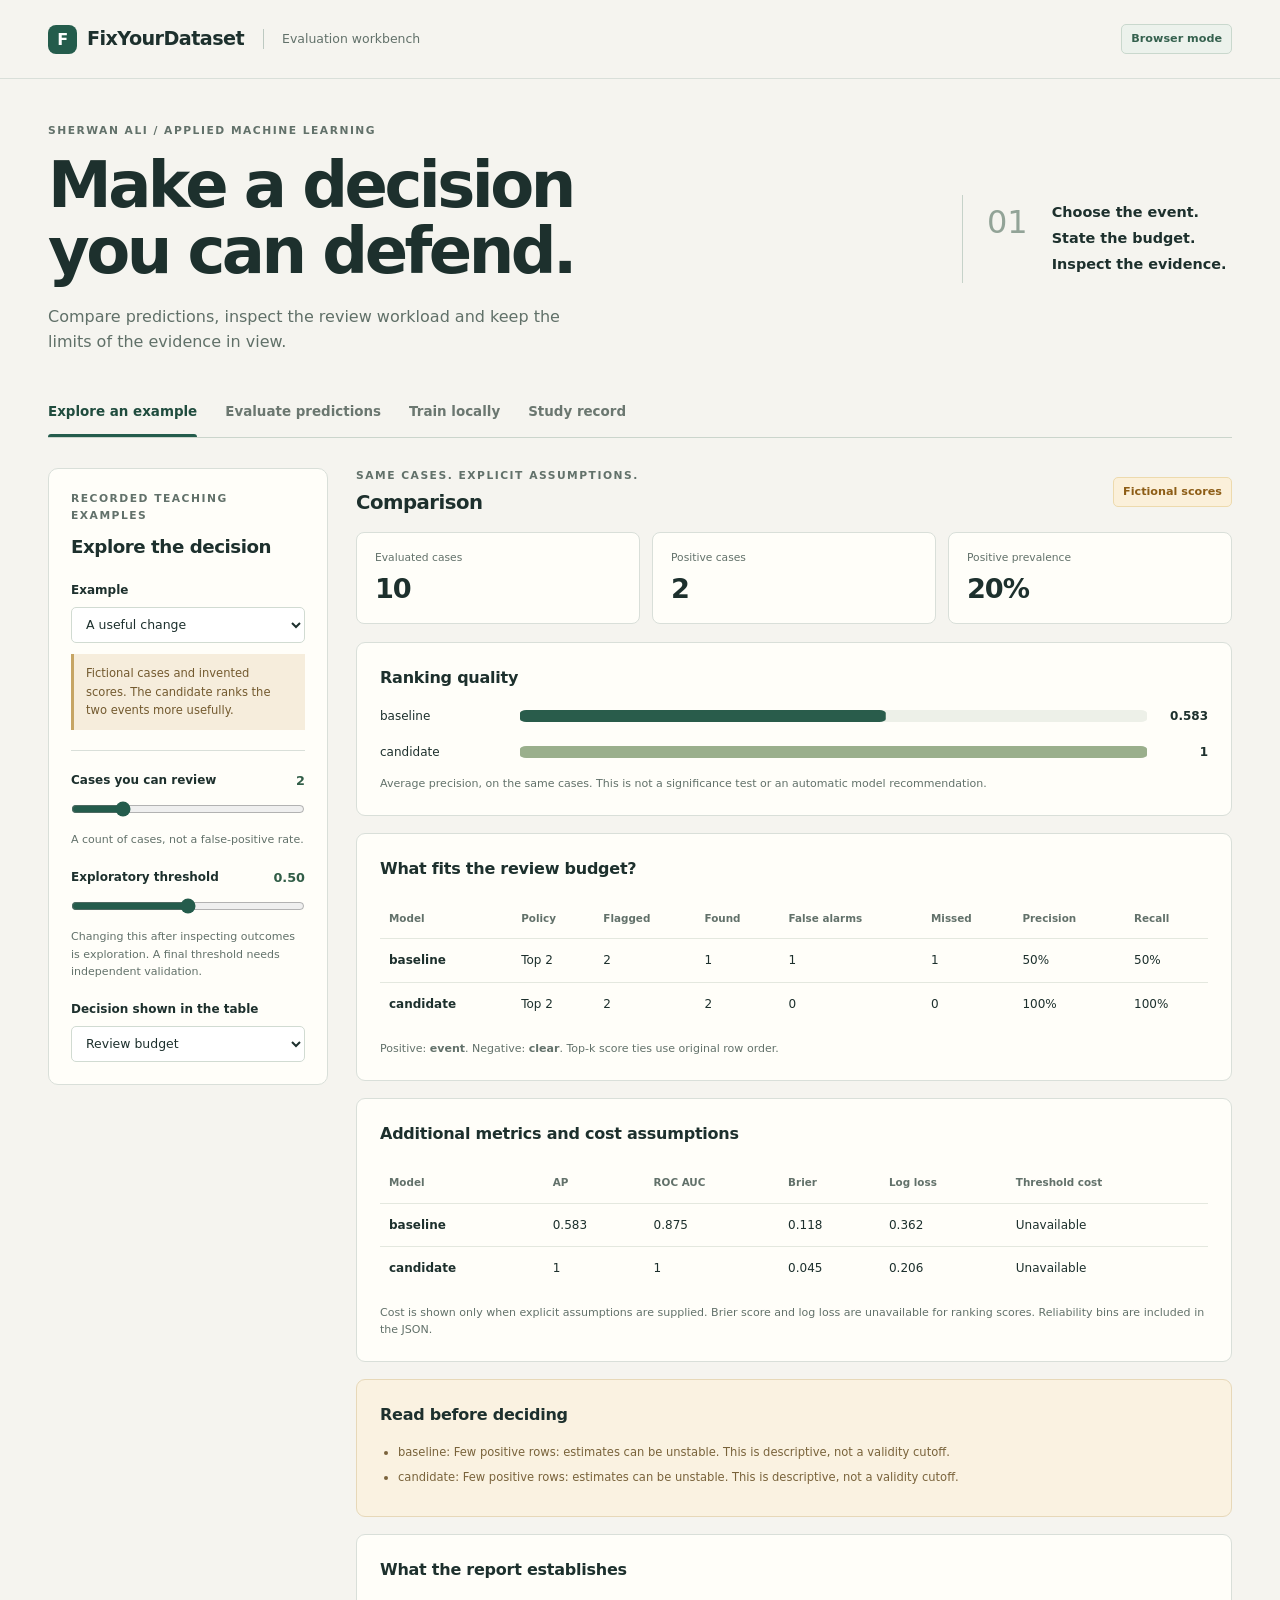
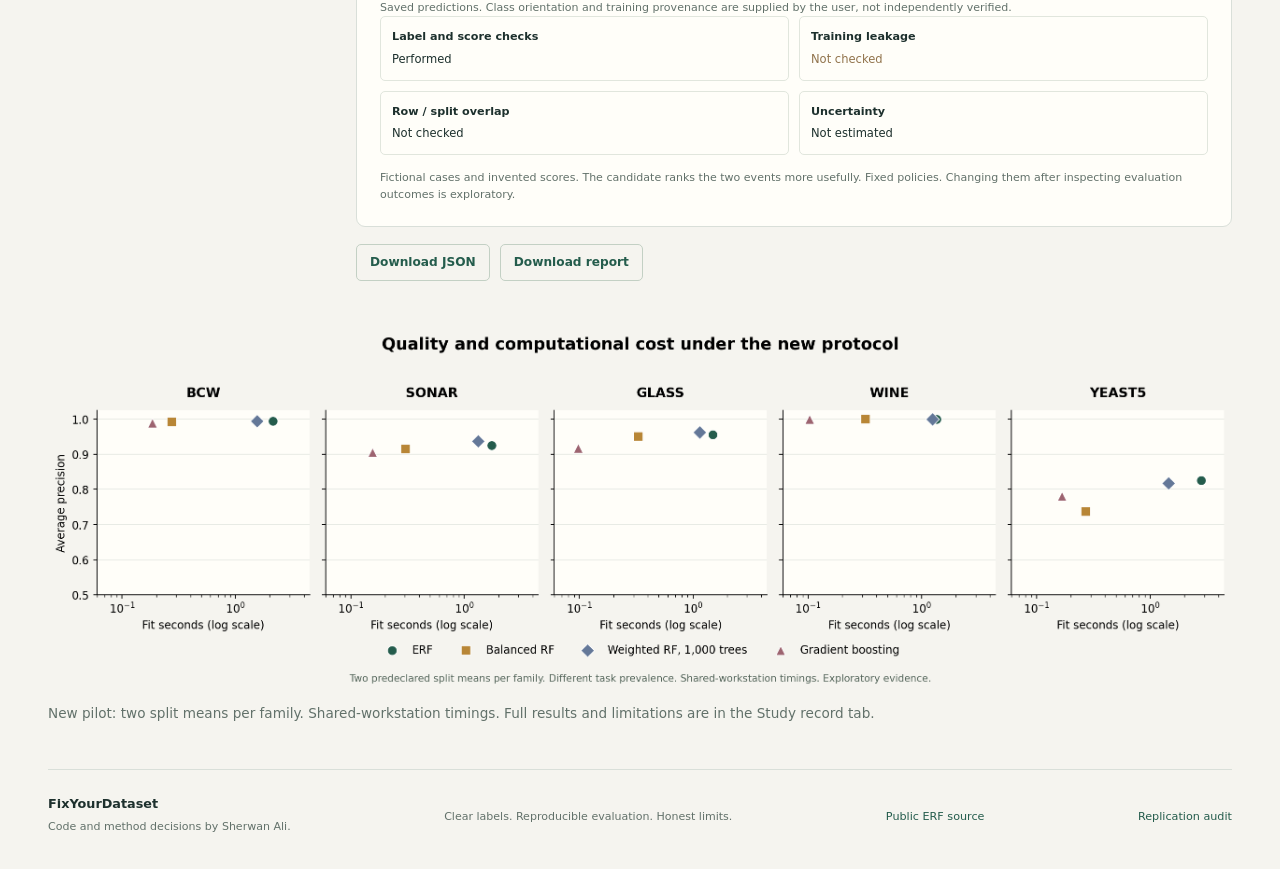
==== evaluation/src/rare_event_eval/web/index.html @ 66c829ea "Add evaluation package 0.3.0, mixed-type training adapter and app service layer Bring the reviewed r" ====
<!doctype html>
<html lang="en">
<head>
  <meta charset="utf-8"><meta name="viewport" content="width=device-width,initial-scale=1">
  <meta name="description" content="Evaluate rare-event models, inspect review budgets and understand the limits of the evidence.">
  <title>FixYourDataset | Evaluation workbench</title>
  <link rel="stylesheet" href="style.css">
  <script defer src="metrics.js"></script><script defer src="demo-data.js"></script><script defer src="app.js"></script>
</head>
<body>
<header class="site-header"><a class="brand" href="#"><span class="brand-icon" aria-hidden="true">F</span>FixYourDataset<span class="brand-detail">Evaluation workbench</span></a><span id="runtime-badge" class="badge">Browser mode</span></header>
<main>
  <div class="intro"><div><p class="eyebrow">Sherwan Ali / Applied machine learning</p><h1>Make a decision<br>you can defend.</h1><p class="lead">Compare predictions, inspect the review workload and keep the limits of the evidence in view.</p></div><aside class="intro-note"><span class="note-number">01</span><p>Choose the event.<br>State the budget.<br>Inspect the evidence.</p></aside></div>
  <nav class="tabs" role="tablist" aria-label="Workbench sections">
    <button role="tab" id="tab-example" aria-selected="true" aria-controls="panel-example" data-tab="example">Explore an example</button>
    <button role="tab" id="tab-predictions" aria-selected="false" aria-controls="panel-predictions" data-tab="predictions">Evaluate predictions</button>
    <button role="tab" id="tab-training" aria-selected="false" aria-controls="panel-training" data-tab="training">Train locally</button>
    <button role="tab" id="tab-study" aria-selected="false" aria-controls="panel-study" data-tab="study">Study record</button>
  </nav>
  <section id="panel-example" role="tabpanel" aria-labelledby="tab-example" class="workspace">
    <aside class="controls card"><p class="eyebrow">Recorded teaching examples</p><h2>Explore the decision</h2><label for="example-select">Example</label><select id="example-select"></select>
      <p class="notice" id="example-description"></p><div class="divider"></div><label for="review-budget">Cases you can review <strong id="budget-label">2</strong></label><input id="review-budget" type="range" min="0" max="10" value="2"><p class="hint">A count of cases, not a false-positive rate.</p>
      <label for="example-threshold">Exploratory threshold <strong id="threshold-label">0.50</strong></label><input id="example-threshold" type="range" min="0" max="1" step=".01" value=".5"><p class="hint">Changing this after inspecting outcomes is exploration. A final threshold needs independent validation.</p>
      <label for="decision-view">Decision shown in the table</label><select id="decision-view"><option value="budget">Review budget</option><option value="threshold">Fixed threshold</option></select>
    </aside>
    <div><div class="section-heading"><div><p class="eyebrow">Same cases. Explicit assumptions.</p><h2>Comparison</h2></div><span class="badge amber">Fictional scores</span></div><div id="example-results" class="results" aria-live="polite"></div></div>
  </section>
  <section id="panel-predictions" role="tabpanel" aria-labelledby="tab-predictions" hidden>
    <div class="section-heading"><div><p class="eyebrow">Bring the predictions you already have</p><h2>Evaluate a CSV</h2></div><span class="badge">No model training</span></div>
    <p class="section-copy">Your file needs the true labels and one or more score columns. Higher scores must mean the positive class you name. In browser mode the CSV stays in this page.</p>
    <div class="workspace"><form id="prediction-form" class="card controls"><label for="prediction-file">UTF-8 prediction CSV</label><input id="prediction-file" type="file" accept=".csv,text/csv"><button type="button" class="subtle" id="use-prediction-example">Load fictional example</button>
      <label for="prediction-label">True-label column</label><select id="prediction-label" required><option value="">Load a file first</option></select><label for="prediction-positive">Positive label</label><input id="prediction-positive" required placeholder="Exact event label"><label for="prediction-negative">Negative label</label><input id="prediction-negative" required placeholder="Exact non-event label">
      <fieldset><legend>Score columns</legend><div id="score-columns" class="check-list"></div></fieldset>
      <label for="score-kind">Score interpretation</label><select id="score-kind"><option value="probability">Probability, between 0 and 1</option><option value="ranking">Ranking score, higher means positive</option></select>
      <div class="two-col"><div><label for="prediction-threshold">Fixed threshold</label><input id="prediction-threshold" type="number" step="any" value=".5"></div><div><label for="prediction-budget">Review budget</label><input id="prediction-budget" type="number" min="0" step="1" value="3" required></div></div>
      <fieldset><legend>Optional cost assumptions</legend><p class="hint">Use one unit throughout. These are assumptions, not measured savings.</p><label for="cost-fp">Cost per false alarm</label><input id="cost-fp" type="number" min="0" step="any" placeholder="Optional"><label for="cost-fn">Cost per missed positive</label><input id="cost-fn" type="number" min="0" step="any" placeholder="Optional"><label for="cost-review">Cost per flagged case</label><input id="cost-review" type="number" min="0" step="any" value="0"></fieldset>
      <button type="submit" class="primary">Evaluate predictions</button><p id="prediction-status" class="status" role="status"></p></form><div id="prediction-results" class="results"><div class="empty-state"><span aria-hidden="true">+</span><h3>Start with explicit labels</h3><p>Load a CSV or the fictional example. Results and download options will appear here.</p></div></div></div>
  </section>
  <section id="panel-training" role="tabpanel" aria-labelledby="tab-training" hidden>
    <div class="section-heading"><div><p class="eyebrow">Fresh fits with separate validation and test data</p><h2>Train on your machine</h2></div><span class="badge" id="training-mode">Local backend required</span></div>
    <p class="section-copy">The public static demo needs no paid server. Fresh training uses the installed Python package on your own machine. Each model has a 60-second worker limit; only one training request runs at a time.</p>
    <div id="local-instructions" class="callout"><strong>Start the local workbench</strong><code>python -m rare_event_eval serve</code><p>Then open <span class="mono">http://127.0.0.1:8601</span>. Install the package with its training dependencies first; see the project README.</p></div>
    <div class="workspace"><form id="training-form" class="card controls"><label for="training-file">Numeric-feature CSV</label><input id="training-file" type="file" accept=".csv,text/csv"><button type="button" class="subtle" id="use-training-example">Load fictional training cases</button><p id="training-file-note" class="hint">No real case study is claimed for the fictional training example.</p>
      <label for="training-target">Target column</label><select id="training-target" required><option value="">Load a file first</option></select><label for="training-positive">Positive label</label><input id="training-positive" required><label for="training-negative">Negative label</label><input id="training-negative" required>
      <label for="training-split">Generalization question</label><select id="training-split"><option value="stratified">Another random observation</option><option value="feature_group">A new exact feature pattern</option><option value="group">A new entity or group</option><option value="chronological">A later time period</option></select>
      <label for="training-group">Group column, if applicable</label><select id="training-group"><option value="">None</option></select><label for="training-time">Time column, if applicable</label><select id="training-time"><option value="">None</option></select><p class="hint">Selected target, group and time columns are excluded from predictors. Combined group and chronological constraints are not supported.</p>
      <fieldset><legend>Models</legend><div class="check-list"><label><input type="checkbox" name="model" value="logistic" checked>Logistic regression</label><label><input type="checkbox" name="model" value="rf_weighted" checked>Weighted random forest</label><label><input type="checkbox" name="model" value="balanced_rf">Balanced random forest</label><label><input type="checkbox" name="model" value="hist_gradient_boosting">Gradient boosting</label><label><input type="checkbox" name="model" value="csrboost">CSRBoost-style</label><label><input type="checkbox" name="model" value="erf">Experimental ERF</label></div></fieldset>
      <label for="training-calibration">Probability calibration</label><select id="training-calibration"><option value="none">None</option><option value="sigmoid">Sigmoid, training-only cross-validation</option></select><p class="hint">Calibration adds fits and requires feasible training folds. Thresholds are then chosen on separate validation data.</p><button id="train-button" type="submit" class="primary" disabled>Run local comparison</button><p id="training-status" class="status" role="status"></p></form><div id="training-results" class="results"><div class="empty-state"><h3>A traceable fresh run</h3><p>Training-only preprocessing. Validation-only threshold selection. Explicit failures. An untouched final test partition.</p></div></div></div>
  </section>
  <section id="panel-study" role="tabpanel" aria-labelledby="tab-study" hidden><div class="section-heading"><div><p class="eyebrow">Research evidence</p><h2>What did the controlled pilot show?</h2></div><span class="badge">Exploratory study</span></div><div id="study-results"></div></section>
  <figure class="study-figure"><img src="quality-vs-cost.png" alt="Five exploratory dataset comparisons of average precision and model fit time. ERF did not meet the predeclared expansion rule." loading="lazy"><figcaption>New pilot: two split means per family. Shared-workstation timings. Full results and limitations are in the Study record tab.</figcaption></figure>
  <footer><div><strong>FixYourDataset</strong><p>Code and method decisions by Sherwan Ali.</p></div><p>Clear labels. Reproducible evaluation. Honest limits.</p><a href="https://github.com/SherwanAli0/erf-csrboost" target="_blank" rel="noreferrer">Public ERF source</a><a href="https://github.com/SherwanAli0/csrboost-audit" target="_blank" rel="noreferrer">Replication audit</a></footer>
</main></body></html>
---- evaluation/src/rare_event_eval/web/style.css ----
/* Sherwan Ali */
:root{font-family:Inter,ui-sans-serif,system-ui,-apple-system,BlinkMacSystemFont,"Segoe UI",sans-serif;color:#1d302d;background:#f5f4ef;line-height:1.55;font-synthesis:none;--ink:#1d302d;--green:#245c4c;--border:#d9dfd9;--muted:#62716a;--cream:#fffef9;--amber:#a85a16}
*{box-sizing:border-box}body{margin:0}button,input,select{font:inherit}button,a,input,select{outline-offset:4px}button:focus-visible,a:focus-visible,input:focus-visible,select:focus-visible{outline:3px solid #c49a39}button{cursor:pointer}a{color:var(--green)}.site-header{max-width:1440px;margin:auto;display:flex;align-items:center;justify-content:space-between;padding:24px 48px;border-bottom:1px solid var(--border)}.brand{text-decoration:none;color:var(--ink);font-weight:760;display:flex;align-items:center;gap:10px;letter-spacing:-.03em;font-size:1.2rem}.brand-icon{background:var(--green);color:#fff;border-radius:8px;width:29px;height:29px;text-align:center;line-height:29px;font-size:1rem}.brand-detail{font-size:.78rem;font-weight:450;letter-spacing:0;border-left:1px solid #bdc9c1;margin-left:9px;padding-left:18px;color:var(--muted)}main{max-width:1344px;padding:0 48px;margin:auto}.intro{display:flex;justify-content:space-between;gap:40px;align-items:center;padding:44px 0 34px}.eyebrow{text-transform:uppercase;letter-spacing:.14em;font-size:.67rem;font-weight:760;color:var(--muted);margin:0 0 12px}h1{font-size:clamp(2.5rem,5vw,4rem);line-height:1.04;letter-spacing:-.055em;margin:0 0 20px;font-weight:690}.lead{font-size:1rem;max-width:540px;color:#607068;margin:0}.intro-note{border-left:1px solid #c6d2c9;padding:5px 0 5px 24px;display:flex;gap:24px;min-width:270px}.note-number{font-size:2rem;color:#92a397;font-weight:300;line-height:1.4}.intro-note p{margin:0;font-size:.9rem;font-weight:550;line-height:1.8}.badge{display:inline-flex;align-items:center;font-size:.7rem;line-height:1.25;border:1px solid #c9d8cd;background:#ecf2ec;color:#35614e;border-radius:5px;padding:7px 9px;font-weight:600;white-space:nowrap}.amber{background:#fbf0da;border-color:#eddaad;color:#8d5d16}.tabs{display:flex;gap:28px;border-bottom:1px solid #cbd5cc;margin-bottom:30px;overflow:auto}.tabs button{background:none;border:0;padding:14px 0;color:#6b7770;font-size:.84rem;font-weight:570;white-space:nowrap;position:relative}.tabs button[aria-selected=true]{color:#204c3e}.tabs button[aria-selected=true]:after{content:"";position:absolute;bottom:0;left:0;right:0;height:3px;background:var(--green);border-radius:3px 3px 0 0}.workspace{display:grid;grid-template-columns:280px minmax(0,1fr);gap:28px;align-items:start}.workspace[hidden],section[hidden]{display:none}.card{background:var(--cream);border:1px solid var(--border);border-radius:10px;padding:22px}h2{font-size:1.23rem;letter-spacing:-.025em;font-weight:650;margin:0 0 18px;line-height:1.25}h3{font-size:1rem;letter-spacing:-.015em;margin:0 0 8px}.controls h2{font-size:1.14rem;margin-bottom:22px}.controls label{display:block;font-size:.75rem;font-weight:650;margin:19px 0 7px}.controls label strong{float:right;font-size:.8rem;color:#315d47}.controls select,.controls input:not([type=range]):not([type=checkbox]){width:100%;border:1px solid #d1dbd2;border-radius:5px;background:white;padding:8px 10px;font-size:.78rem;color:var(--ink);min-height:36px}.controls input[type=file]{padding:7px;font-size:.68rem}.controls input[type=range]{width:100%;accent-color:var(--green);margin:5px 0}input[type=checkbox]{accent-color:var(--green);margin:0 8px 0 0}.notice{background:#f6eddc;border-left:3px solid #c6a564;padding:10px 12px;font-size:.72rem;color:#735a2f;line-height:1.6}.hint{font-size:.69rem;line-height:1.6;color:var(--muted);margin:6px 0 15px}.divider{border-top:1px solid var(--border);margin:20px 0}.section-heading{display:flex;align-items:center;justify-content:space-between;gap:16px;margin:0 0 17px}.section-heading h2{margin:0}.section-heading .eyebrow{margin-bottom:6px}.stats{display:grid;grid-template-columns:repeat(3,minmax(0,1fr));gap:12px;margin-bottom:18px}.stat{padding:17px 18px;border:1px solid var(--border);background:var(--cream);border-radius:8px}.stat span{font-size:.67rem;display:block;color:var(--muted);margin-bottom:4px}.stat strong{font-size:1.7rem;line-height:1.3;letter-spacing:-.04em;font-weight:620}.result-card{background:var(--cream);border:1px solid var(--border);border-radius:9px;padding:23px;margin-bottom:17px}.result-card h3{margin-bottom:16px}.bars{display:grid;gap:17px}.bar-row{display:grid;grid-template-columns:125px 1fr 46px;align-items:center;gap:15px;font-size:.75rem}.bar-row svg{width:100%;height:12px}.bar-track{fill:#edf0e8}.bar-fill{fill:#295c4b}.bar-row:nth-child(2) .bar-fill{fill:#9aaf8c}.bar-row strong{text-align:right;font-weight:650}.table-wrap{overflow:auto}table{border-collapse:collapse;width:100%;font-size:.75rem}th,td{padding:12px 9px;text-align:left;border-bottom:1px solid #e4e8df;vertical-align:top}th{font-size:.65rem;font-weight:650;color:var(--muted)}td:first-child{font-weight:620}tbody tr:last-child td{border-bottom:0}.table-note{font-size:.69rem;color:var(--muted);margin:14px 0 0}.warnings{background:#faf2e1;border-color:#e7d8b8}.warnings ul{padding-left:18px;margin:0}.warnings li{font-size:.72rem;margin:7px 0;color:#79633b}.muted{color:var(--muted)}.check-grid{display:grid;grid-template-columns:1fr 1fr;gap:10px;font-size:.72rem}.check-grid div{padding:11px;border:1px solid #e1e6dd;border-radius:5px}.check-grid strong{display:block;font-size:.7rem;margin-bottom:5px}.not-checked{color:#91734c}.button-row{display:flex;gap:10px;flex-wrap:wrap;margin:16px 0}.primary,.subtle,.download{border:1px solid var(--green);border-radius:5px;background:var(--green);color:white;padding:10px 14px;font-size:.76rem;font-weight:650}.subtle,.download{background:transparent;color:var(--green);border-color:#c3d0c4}.primary{width:100%;margin-top:18px}.primary:disabled{cursor:not-allowed;background:#aebbb2;border-color:#aebbb2;color:#f6f8f4}.subtle{margin-top:10px;width:100%}.download{padding:8px 13px}.section-copy{font-size:.88rem;max-width:780px;color:var(--muted);margin:0 0 24px}.empty-state{min-height:260px;border:1px dashed #bfcbbf;display:flex;align-items:center;justify-content:center;flex-direction:column;text-align:center;border-radius:9px;padding:32px;color:var(--muted);background:#f8f8f2}.empty-state>span{font-size:2rem;font-weight:300}.empty-state p{font-size:.85rem;max-width:360px}.two-col{display:grid;grid-template-columns:1fr 1fr;gap:12px}fieldset{border:0;margin:20px 0 0;padding:0}legend{font-size:.76rem;font-weight:650}.check-list{margin:9px 0}.check-list label{display:flex;align-items:center;font-size:.75rem;margin:8px 0;font-weight:450}.status{font-size:.75rem;overflow-wrap:anywhere;color:var(--amber)}.callout{border:1px solid #c8d7c7;border-left:4px solid var(--green);background:#eaf1e7;padding:18px 22px;margin-bottom:24px;border-radius:6px;font-size:.82rem}.callout code{display:block;font-size:.8rem;padding:12px;margin:12px 0;background:#f9fcf5;overflow:auto}.callout p{margin:0;color:#5b715f}.mono{font-family:ui-monospace,monospace}.pill{display:inline-block;background:#f1f3ec;border-radius:4px;padding:3px 6px;font-size:.66rem}.study-header{display:flex;gap:15px;flex-wrap:wrap;margin-bottom:20px}.study-header .stat{min-width:160px}.reading{max-width:800px}.reading p,.reading li{font-size:.86rem;color:#596a61}.reading h3{margin-top:24px}footer{display:flex;align-items:center;gap:24px;justify-content:space-between;border-top:1px solid var(--border);margin:45px 0 0;padding:24px 0 30px;color:var(--muted);font-size:.69rem}footer strong{font-size:.8rem;color:var(--ink)}footer p{margin:4px 0}footer a{white-space:nowrap;text-decoration:none;font-size:.7rem}
@media(max-width:950px){.site-header{padding:20px 25px}main{padding:0 25px}.workspace{grid-template-columns:240px minmax(0,1fr);gap:18px}.intro-note{min-width:auto}.brand-detail{display:none}.card{padding:18px}.bar-row{grid-template-columns:100px 1fr 40px;gap:8px}.result-card{padding:18px}.check-grid{grid-template-columns:1fr}footer{flex-wrap:wrap;justify-content:flex-start}}
@media(max-width:680px){main{padding:0 18px}.site-header{padding:18px}.intro{padding:30px 0 25px}.intro-note{display:none}.tabs{gap:22px;margin-bottom:24px}.workspace{grid-template-columns:1fr}.controls{order:0}.stats{gap:8px}.stat{padding:13px 12px}.stat strong{font-size:1.5rem}.section-heading{align-items:flex-start}.brand{font-size:1.02rem}h1{font-size:2.7rem}.lead{font-size:.9rem}.bar-row{grid-template-columns:110px 1fr 40px}footer{gap:18px}.check-grid{grid-template-columns:1fr 1fr}.controls label{margin-top:15px}.intro .eyebrow{font-size:.61rem}}
.workspace>* , .results{min-width:0}.bar-row{grid-template-columns:125px minmax(0,1fr) 46px}.bar-row svg{min-width:0}.mono{overflow-wrap:anywhere}
@media(max-width:950px){.bar-row{grid-template-columns:100px minmax(0,1fr) 40px}}
@media(max-width:680px){.workspace{grid-template-columns:minmax(0,1fr)}.bar-row{grid-template-columns:110px minmax(0,1fr) 40px}}
.study-figure{margin:2rem 0}.study-figure img{display:block;width:100%;height:auto}.study-figure figcaption{color:var(--muted);font-size:.85rem;margin-top:.75rem}
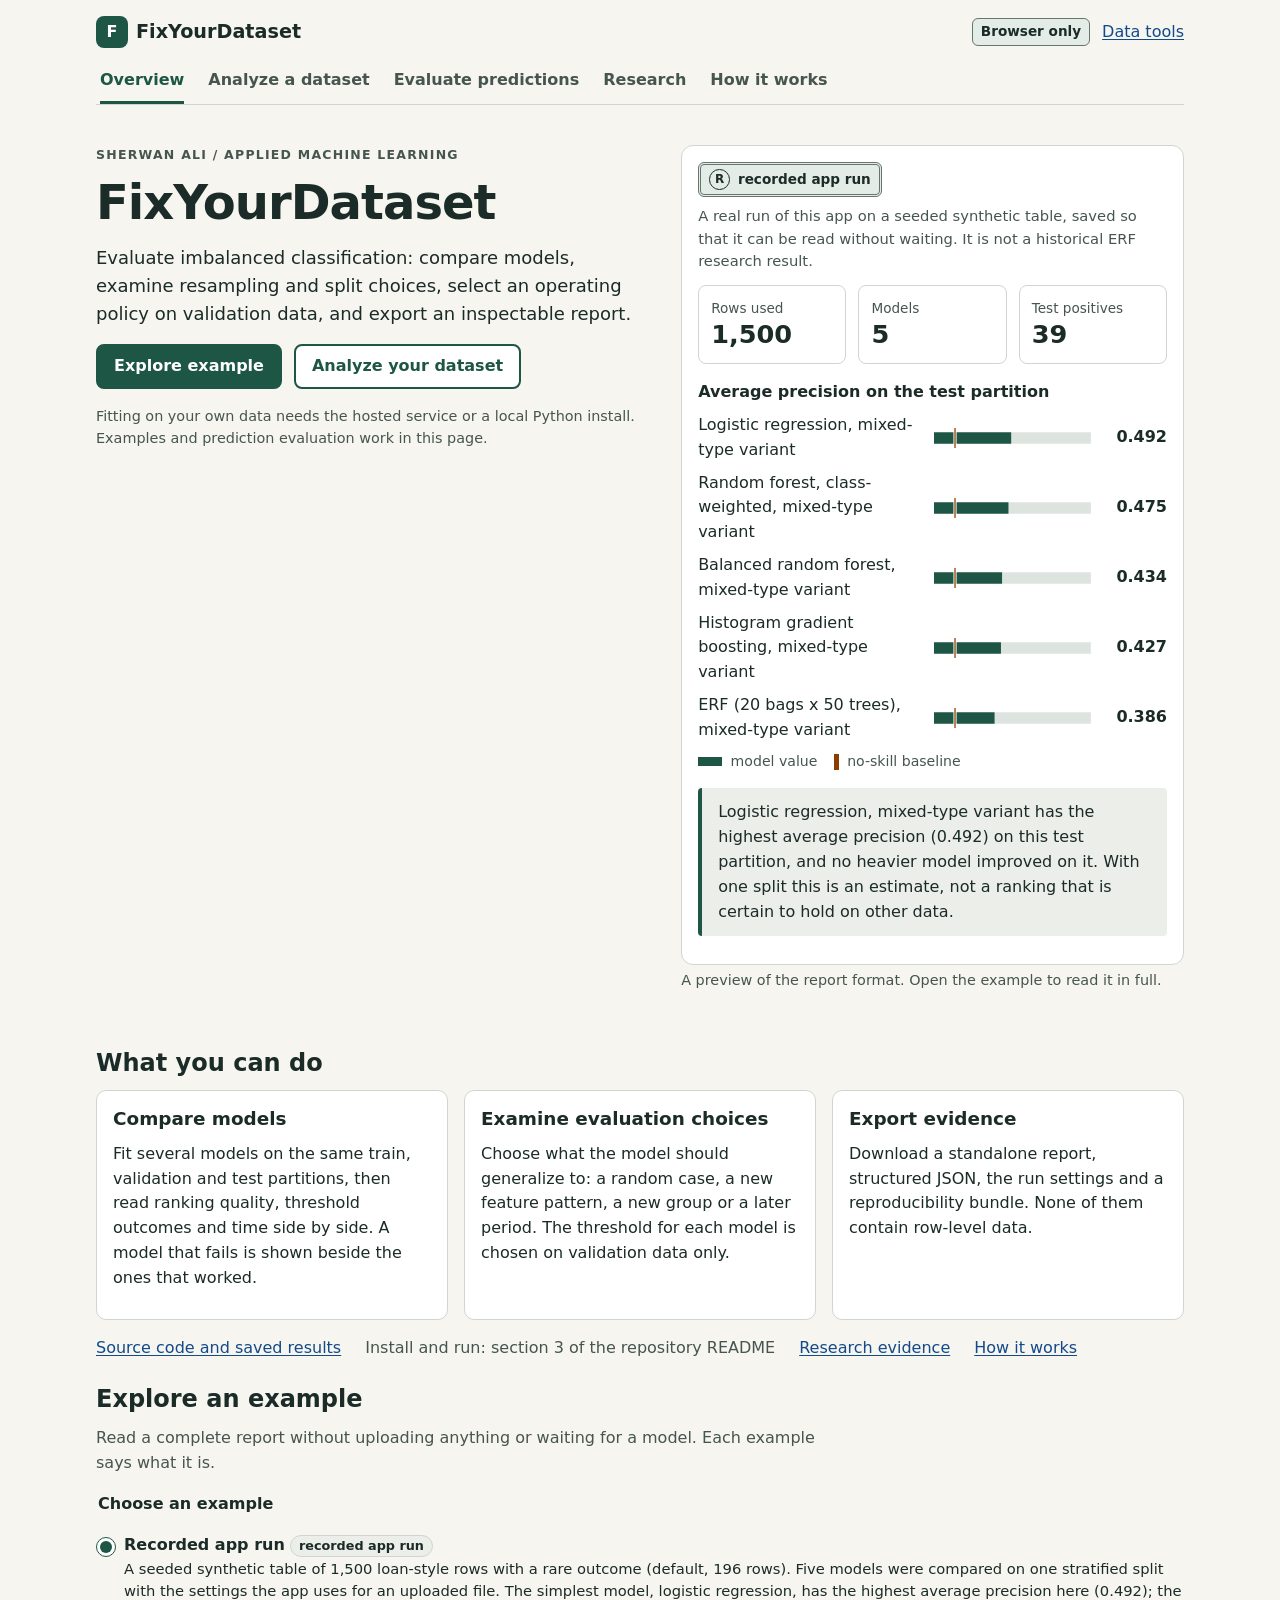
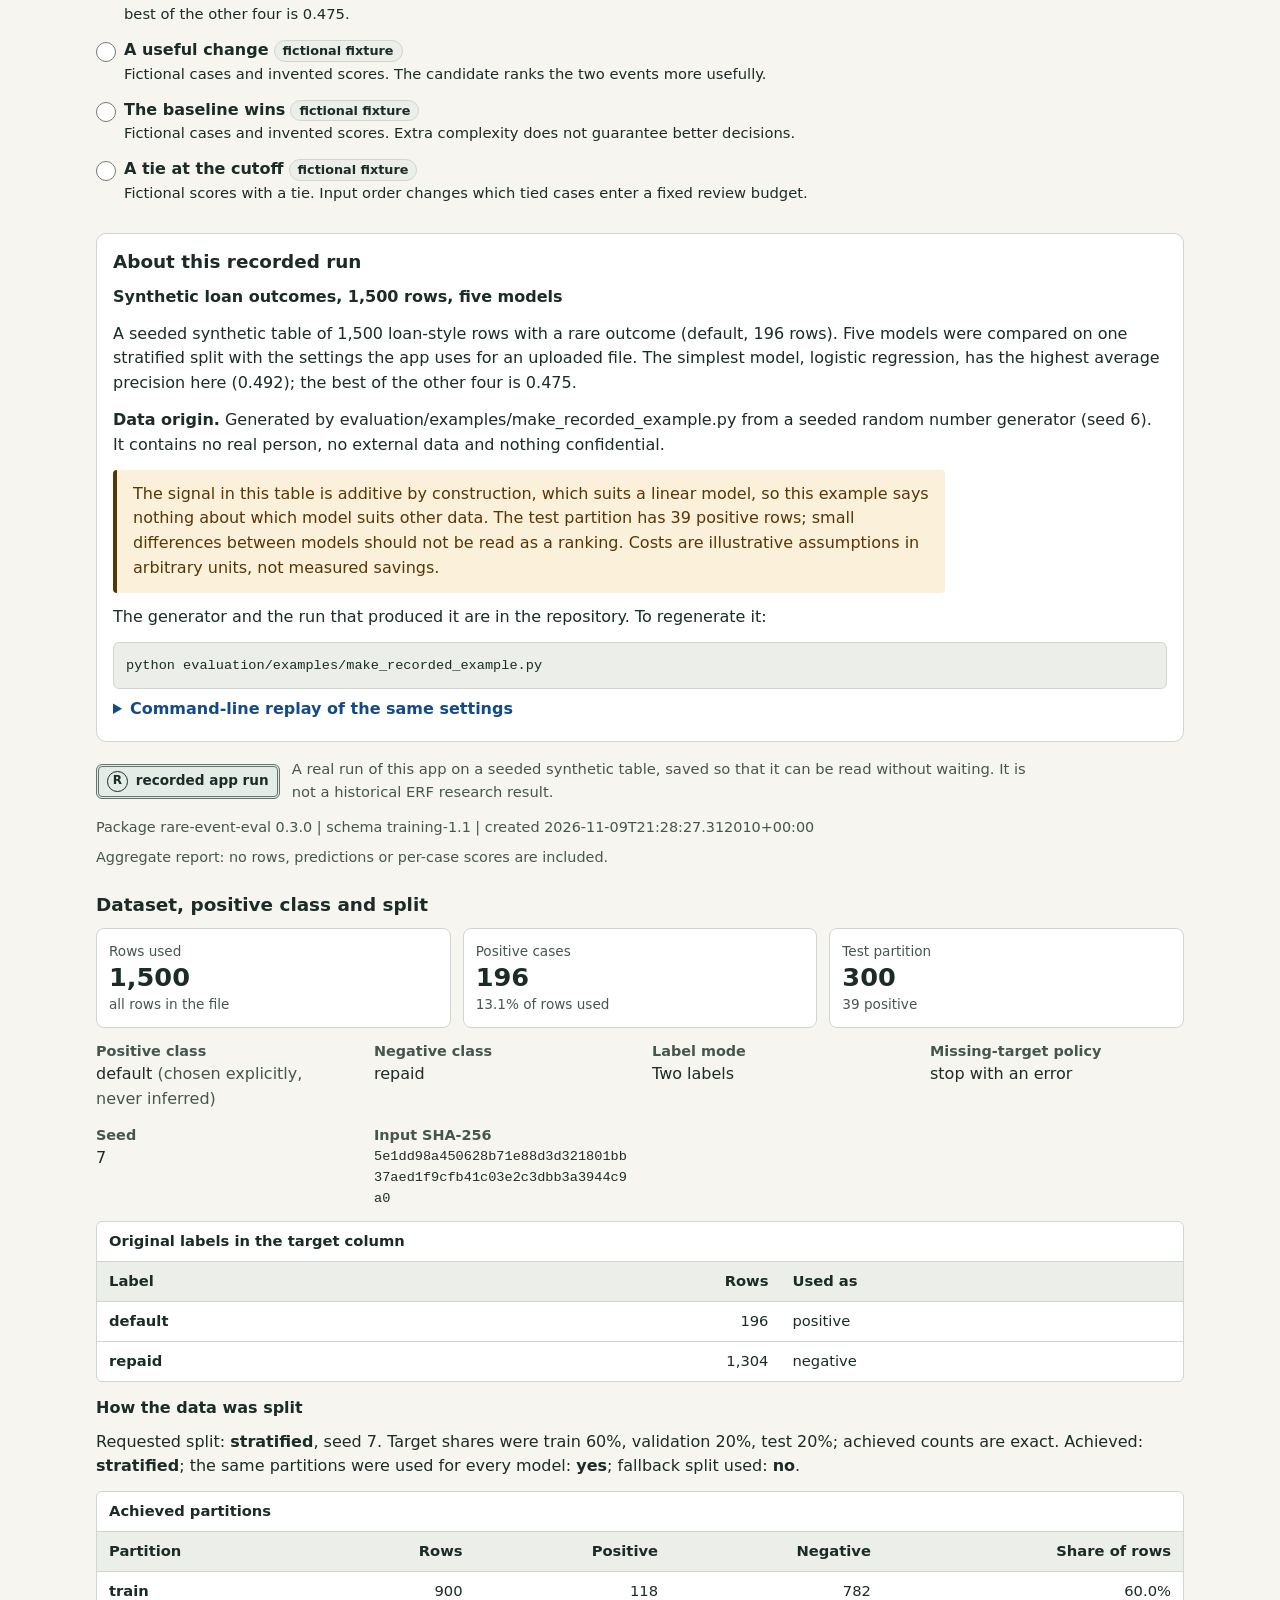
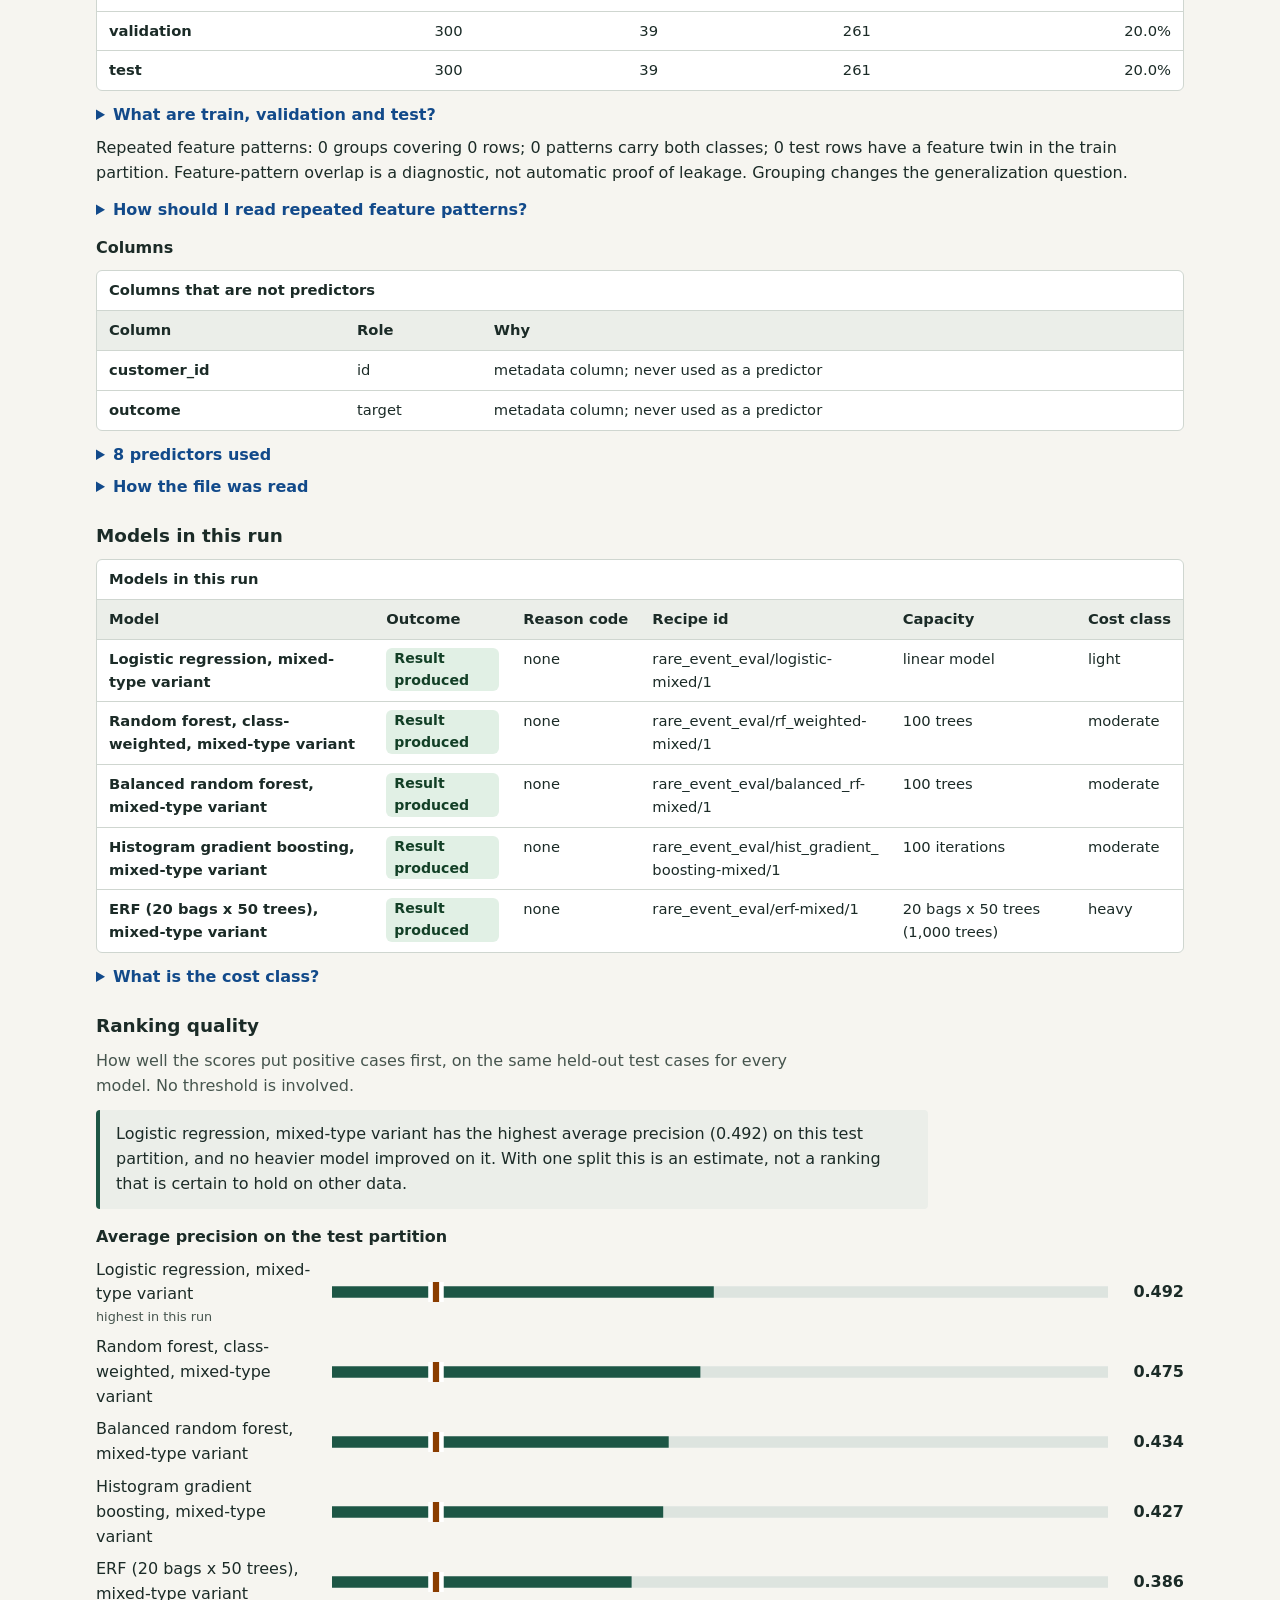
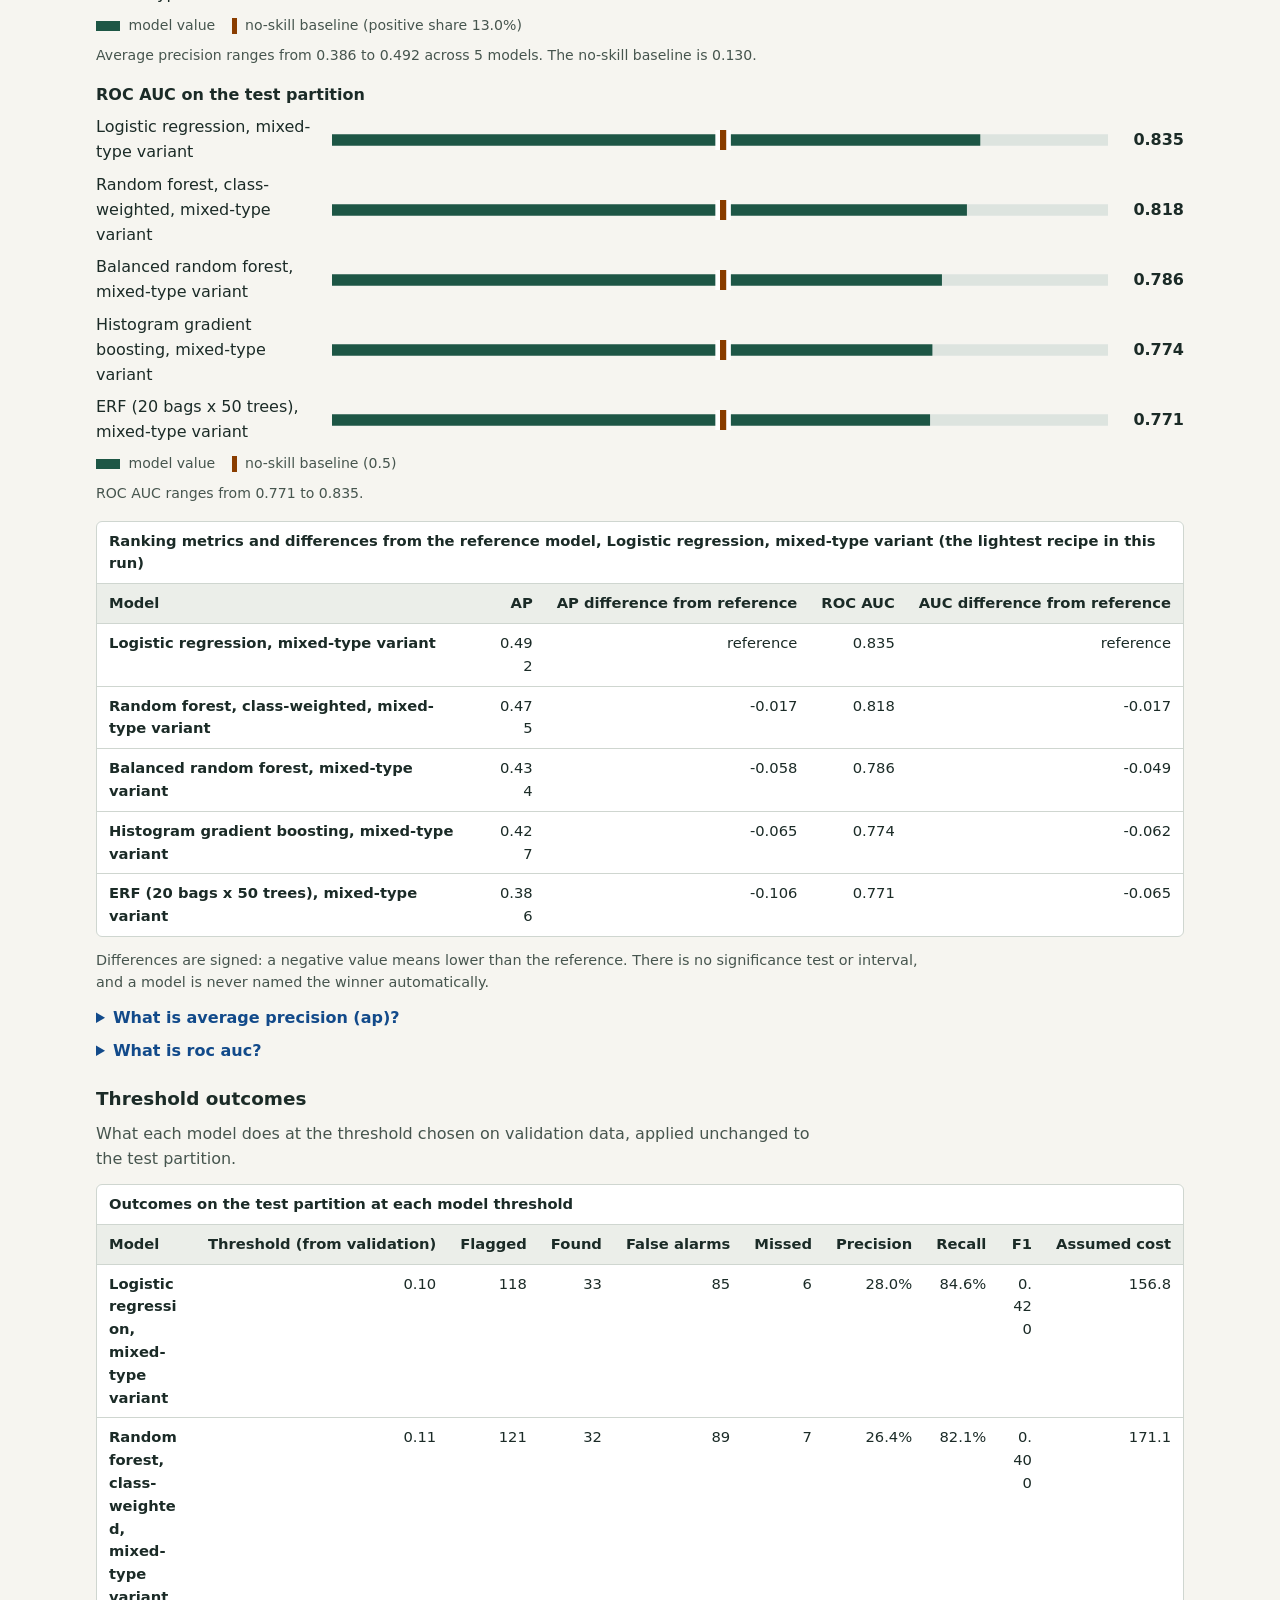
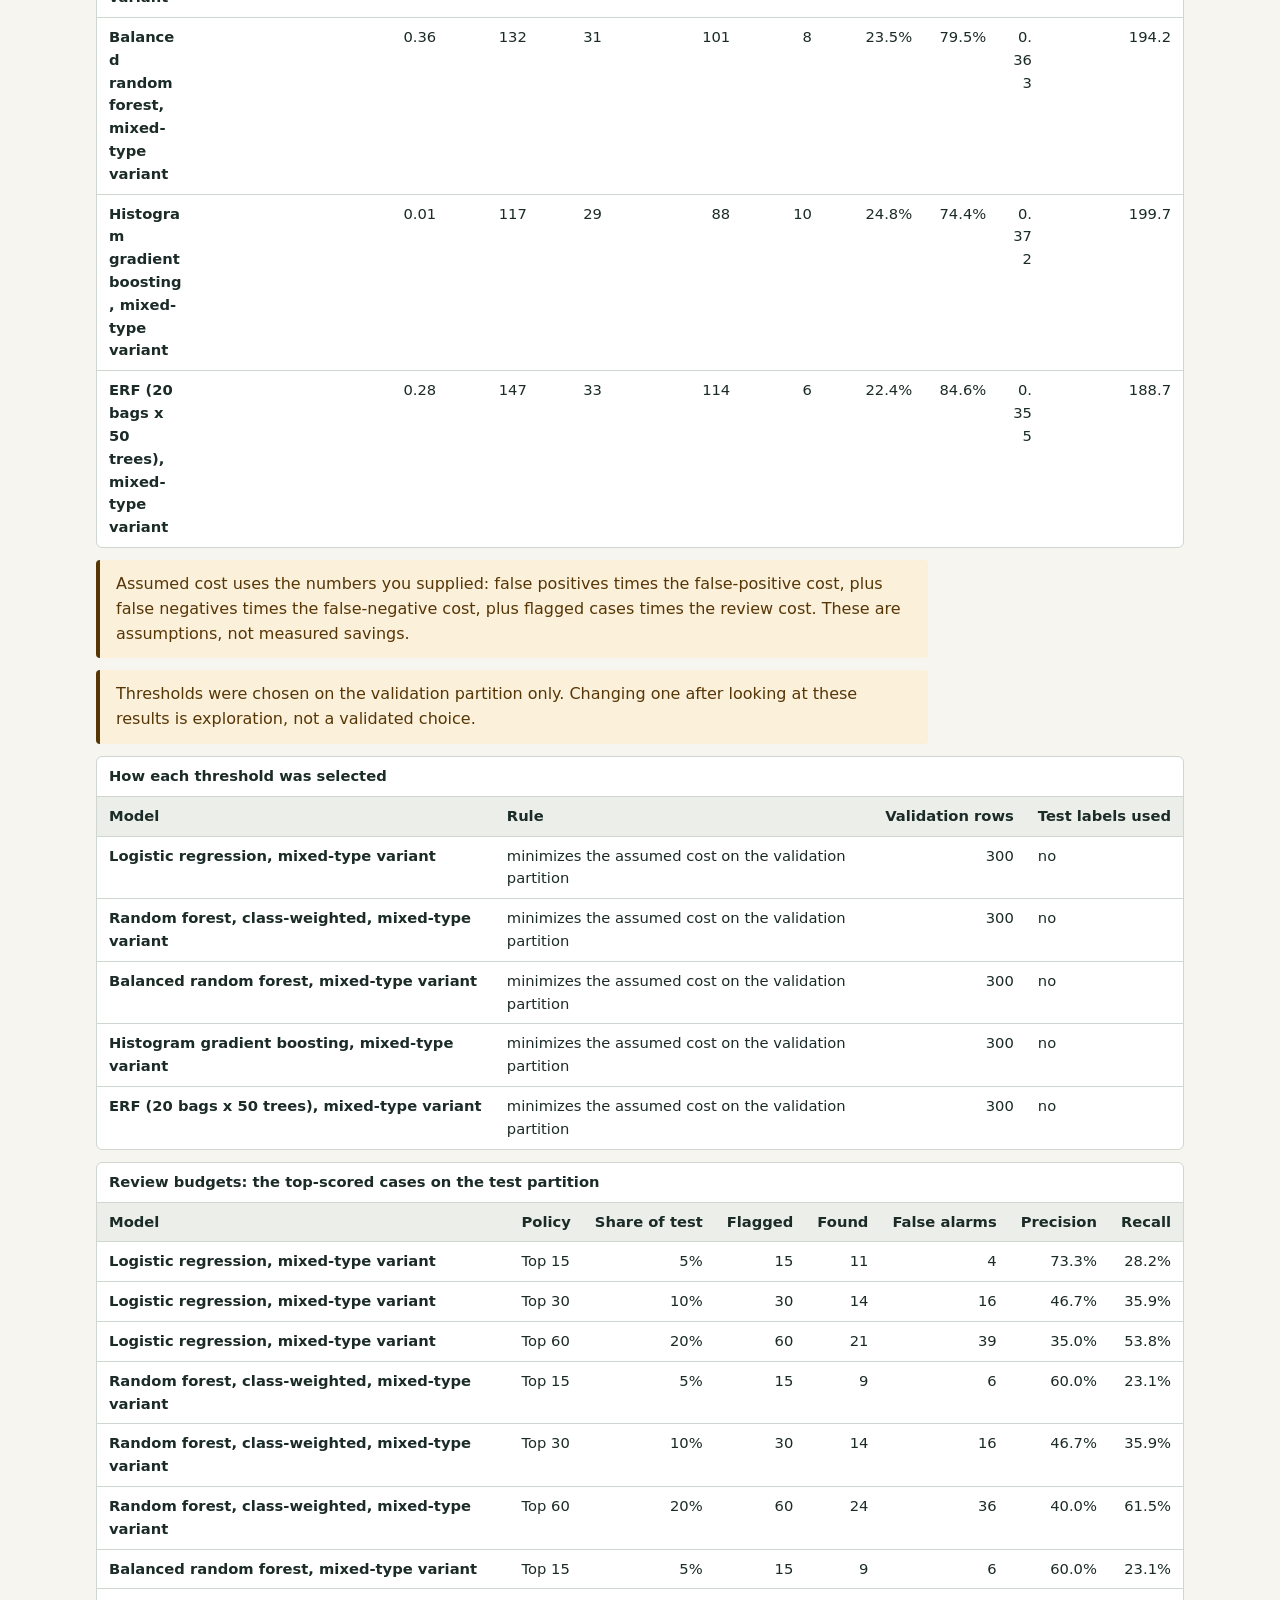
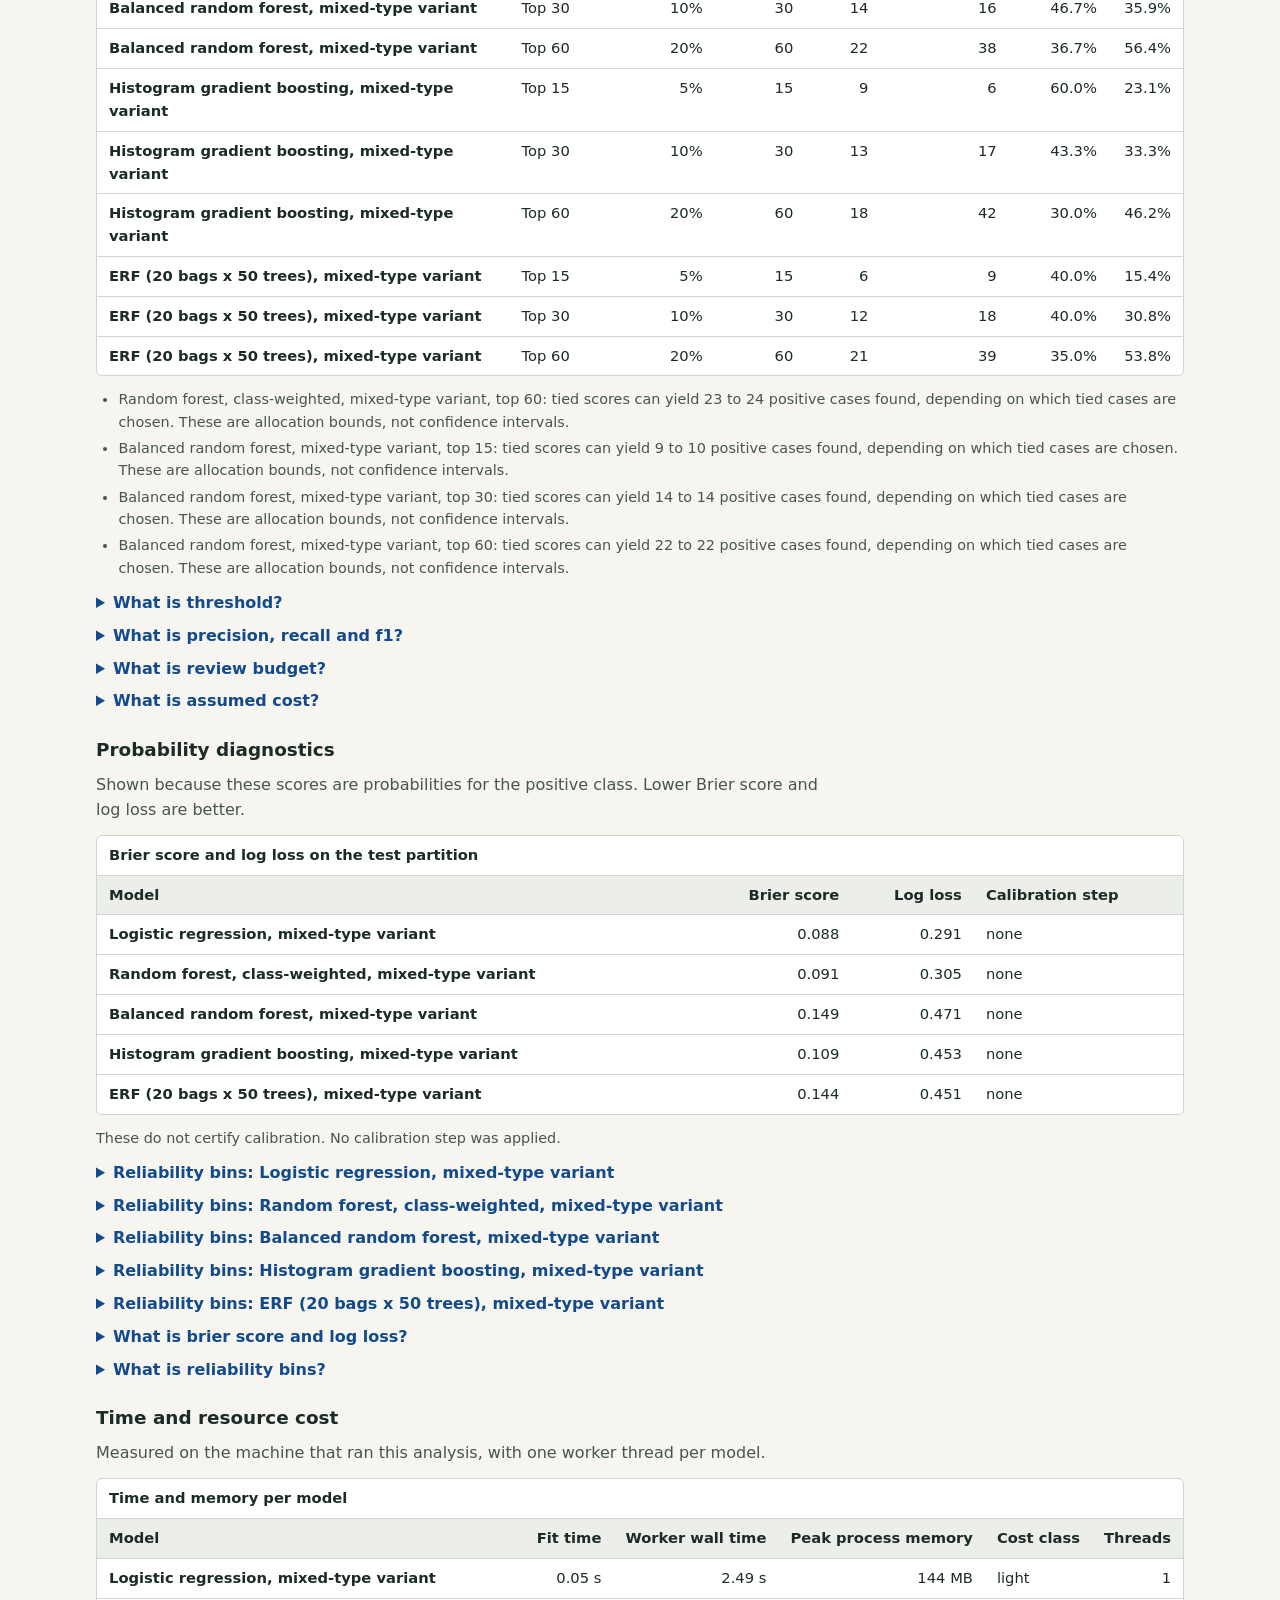
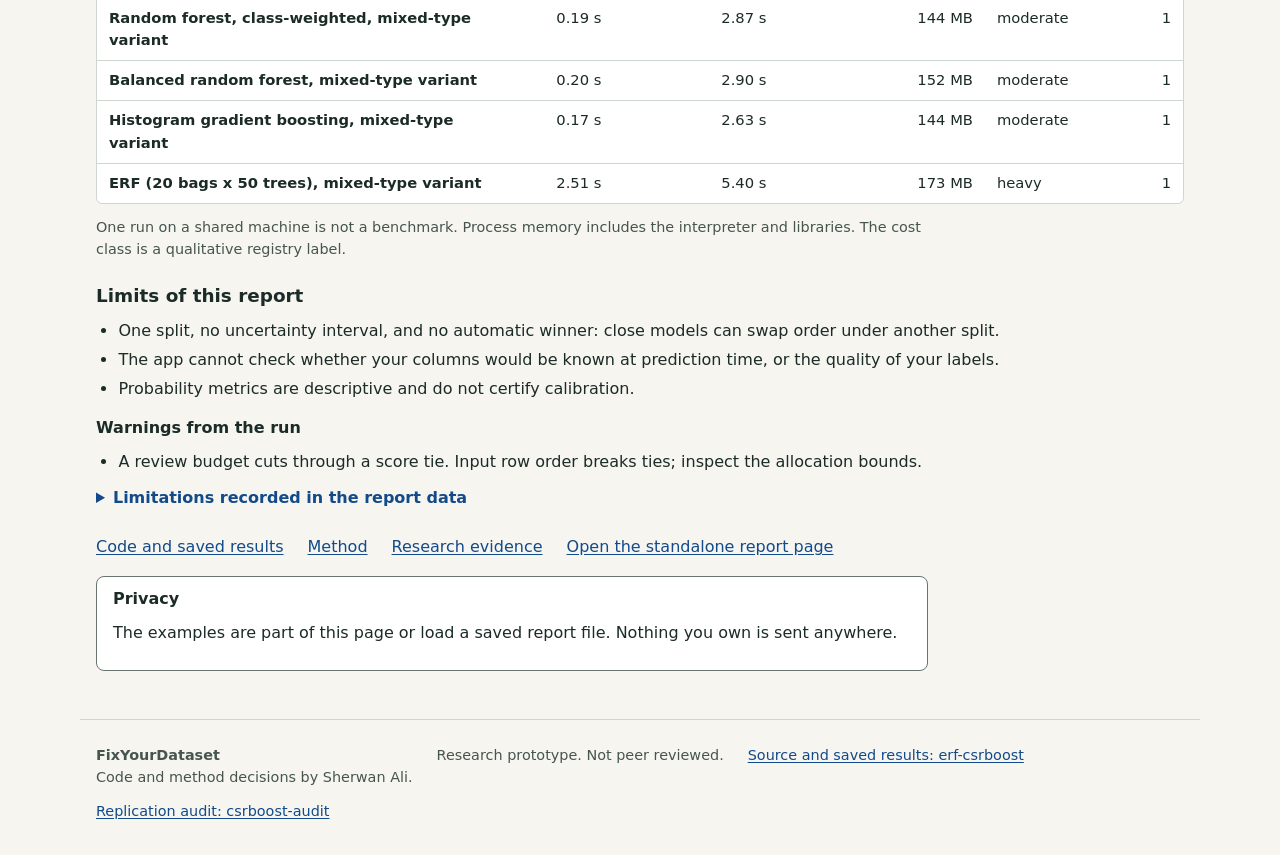
==== commit eabcd962: "Integrate evaluation workbench, private reports and explicit-label data tools" ====
--- a/evaluation/src/rare_event_eval/web/index.html
+++ b/evaluation/src/rare_event_eval/web/index.html
@@ -1,53 +1,83 @@
 <!doctype html>
 <html lang="en">
 <head>
-  <meta charset="utf-8"><meta name="viewport" content="width=device-width,initial-scale=1">
-  <meta name="description" content="Evaluate rare-event models, inspect review budgets and understand the limits of the evidence.">
-  <title>FixYourDataset | Evaluation workbench</title>
+  <meta charset="utf-8">
+  <meta name="viewport" content="width=device-width,initial-scale=1">
+  <meta name="description" content="Evaluate imbalanced classification: compare models, examine split and threshold choices, and export an inspectable report.">
+  <title>Overview | FixYourDataset</title>
+  <link rel="icon" href="data:,">
   <link rel="stylesheet" href="style.css">
-  <script defer src="metrics.js"></script><script defer src="demo-data.js"></script><script defer src="app.js"></script>
+  <script defer src="preflight.js"></script>
+  <script defer src="scoring-core.js"></script>
+  <script defer src="demo-data.js"></script>
+  <script defer src="util.js"></script>
+  <script defer src="content.js"></script>
+  <script defer src="models.js"></script>
+  <script defer src="report-view.js"></script>
+  <script defer src="predictions.js"></script>
+  <script defer src="api-client.js"></script>
+  <script defer src="flow.js"></script>
+  <script defer src="views.js"></script>
+  <script defer src="recorded-example.js"></script>
+  <script defer src="tools.js"></script>
+  <script defer src="app.js"></script>
 </head>
 <body>
-<header class="site-header"><a class="brand" href="#"><span class="brand-icon" aria-hidden="true">F</span>FixYourDataset<span class="brand-detail">Evaluation workbench</span></a><span id="runtime-badge" class="badge">Browser mode</span></header>
-<main>
-  <div class="intro"><div><p class="eyebrow">Sherwan Ali / Applied machine learning</p><h1>Make a decision<br>you can defend.</h1><p class="lead">Compare predictions, inspect the review workload and keep the limits of the evidence in view.</p></div><aside class="intro-note"><span class="note-number">01</span><p>Choose the event.<br>State the budget.<br>Inspect the evidence.</p></aside></div>
-  <nav class="tabs" role="tablist" aria-label="Workbench sections">
-    <button role="tab" id="tab-example" aria-selected="true" aria-controls="panel-example" data-tab="example">Explore an example</button>
-    <button role="tab" id="tab-predictions" aria-selected="false" aria-controls="panel-predictions" data-tab="predictions">Evaluate predictions</button>
-    <button role="tab" id="tab-training" aria-selected="false" aria-controls="panel-training" data-tab="training">Train locally</button>
-    <button role="tab" id="tab-study" aria-selected="false" aria-controls="panel-study" data-tab="study">Study record</button>
+<a class="skip-link" href="#main">Skip to main content</a>
+<header class="site-header">
+  <a class="brand" href="#/overview"><span class="brand-icon" aria-hidden="true">F</span>FixYourDataset</a>
+  <div class="header-tools"><span id="runtime-badge" class="badge">Checking the page mode</span><a href="#/tools" data-action="route" data-route="tools">Data tools</a><a id="classic-link" href="/classic" hidden>Previous interface</a></div>
+  <nav class="main-nav" aria-label="Main">
+    <div class="main-tabs" role="tablist" aria-label="Sections">
+      <button type="button" role="tab" id="tab-overview" aria-selected="true" aria-controls="panel-overview" data-tab="overview">Overview</button>
+      <button type="button" role="tab" id="tab-analyze" aria-selected="false" aria-controls="panel-analyze" data-tab="analyze" tabindex="-1">Analyze a dataset</button>
+      <button type="button" role="tab" id="tab-evaluate" aria-selected="false" aria-controls="panel-evaluate" data-tab="evaluate" tabindex="-1">Evaluate predictions</button>
+      <button type="button" role="tab" id="tab-research" aria-selected="false" aria-controls="panel-research" data-tab="research" tabindex="-1">Research</button>
+      <button type="button" role="tab" id="tab-how" aria-selected="false" aria-controls="panel-how" data-tab="how" tabindex="-1">How it works</button>
+    </div>
   </nav>
-  <section id="panel-example" role="tabpanel" aria-labelledby="tab-example" class="workspace">
-    <aside class="controls card"><p class="eyebrow">Recorded teaching examples</p><h2>Explore the decision</h2><label for="example-select">Example</label><select id="example-select"></select>
-      <p class="notice" id="example-description"></p><div class="divider"></div><label for="review-budget">Cases you can review <strong id="budget-label">2</strong></label><input id="review-budget" type="range" min="0" max="10" value="2"><p class="hint">A count of cases, not a false-positive rate.</p>
-      <label for="example-threshold">Exploratory threshold <strong id="threshold-label">0.50</strong></label><input id="example-threshold" type="range" min="0" max="1" step=".01" value=".5"><p class="hint">Changing this after inspecting outcomes is exploration. A final threshold needs independent validation.</p>
-      <label for="decision-view">Decision shown in the table</label><select id="decision-view"><option value="budget">Review budget</option><option value="threshold">Fixed threshold</option></select>
-    </aside>
-    <div><div class="section-heading"><div><p class="eyebrow">Same cases. Explicit assumptions.</p><h2>Comparison</h2></div><span class="badge amber">Fictional scores</span></div><div id="example-results" class="results" aria-live="polite"></div></div>
+</header>
+<main id="main" tabindex="-1">
+  <noscript><p class="notice">This workbench needs JavaScript. Without it, read the project README for the command-line tools.</p></noscript>
+  <section id="panel-overview" role="tabpanel" aria-labelledby="tab-overview"></section>
+  <section id="panel-analyze" role="tabpanel" aria-labelledby="tab-analyze" hidden><div id="analyze-root"></div><div id="data-tools-root" hidden></div></section>
+  <section id="panel-evaluate" role="tabpanel" aria-labelledby="tab-evaluate" hidden>
+    <h2 tabindex="-1">Evaluate predictions you already have</h2>
+    <p class="section-intro">Your file needs the true labels and one or more score columns. Higher scores must mean the positive class you name. No model is trained.</p>
+    <aside class="privacy" aria-label="Privacy in this mode"><h3>Privacy: browser only</h3><p id="prediction-privacy"></p></aside>
+    <p class="notice" id="prediction-cannot" role="note"></p>
+    <div id="prediction-errors"></div>
+    <div class="workspace">
+      <form id="prediction-form" class="card" novalidate>
+        <div class="field"><label for="prediction-file">UTF-8 prediction CSV, up to 2 MB</label><input id="prediction-file" type="file" accept=".csv,text/csv"></div>
+        <button type="button" class="btn" id="use-prediction-example">Load the fictional example</button>
+        <div class="field"><label for="prediction-label">True-label column</label><select id="prediction-label"><option value="">Load a file first</option></select></div>
+        <div class="field"><label for="prediction-positive">Positive label</label><input id="prediction-positive" type="text" aria-describedby="prediction-label-hint"><p class="hint" id="prediction-label-hint">Type the label exactly as it appears in the file, for example event.</p></div>
+        <div class="field"><label for="prediction-negative">Negative label</label><input id="prediction-negative" type="text"></div>
+        <fieldset><legend>Score columns</legend><div id="score-columns"></div></fieldset>
+        <div class="field"><label for="score-kind">Score interpretation</label><select id="score-kind"><option value="probability">Probability, between 0 and 1</option><option value="ranking">Ranking score, higher means positive</option></select></div>
+        <div class="field"><label for="prediction-threshold">Fixed threshold</label><input id="prediction-threshold" type="text" inputmode="decimal" value="0.5"></div>
+        <div class="field"><label for="prediction-budget">Review budget, a number of cases</label><input id="prediction-budget" type="text" inputmode="numeric" value="3"></div>
+        <fieldset><legend>Optional cost assumptions</legend><p class="hint">Use one unit throughout. These are assumptions, not measured savings.</p>
+          <div class="field"><label for="cost-fp">Cost per false alarm</label><input id="cost-fp" type="text" inputmode="decimal"></div>
+          <div class="field"><label for="cost-fn">Cost per missed positive</label><input id="cost-fn" type="text" inputmode="decimal"></div>
+          <div class="field"><label for="cost-review">Cost per flagged case</label><input id="cost-review" type="text" inputmode="decimal" value="0"></div>
+        </fieldset>
+        <button type="submit" class="btn btn-primary">Evaluate predictions</button>
+        <p id="prediction-status" class="status-line" role="status"></p>
+      </form>
+      <div id="prediction-results"><div class="empty-state"><h3>Start with explicit labels</h3><p>Load a CSV or the fictional example. The report and download options appear here.</p></div></div>
+    </div>
   </section>
-  <section id="panel-predictions" role="tabpanel" aria-labelledby="tab-predictions" hidden>
-    <div class="section-heading"><div><p class="eyebrow">Bring the predictions you already have</p><h2>Evaluate a CSV</h2></div><span class="badge">No model training</span></div>
-    <p class="section-copy">Your file needs the true labels and one or more score columns. Higher scores must mean the positive class you name. In browser mode the CSV stays in this page.</p>
-    <div class="workspace"><form id="prediction-form" class="card controls"><label for="prediction-file">UTF-8 prediction CSV</label><input id="prediction-file" type="file" accept=".csv,text/csv"><button type="button" class="subtle" id="use-prediction-example">Load fictional example</button>
-      <label for="prediction-label">True-label column</label><select id="prediction-label" required><option value="">Load a file first</option></select><label for="prediction-positive">Positive label</label><input id="prediction-positive" required placeholder="Exact event label"><label for="prediction-negative">Negative label</label><input id="prediction-negative" required placeholder="Exact non-event label">
-      <fieldset><legend>Score columns</legend><div id="score-columns" class="check-list"></div></fieldset>
-      <label for="score-kind">Score interpretation</label><select id="score-kind"><option value="probability">Probability, between 0 and 1</option><option value="ranking">Ranking score, higher means positive</option></select>
-      <div class="two-col"><div><label for="prediction-threshold">Fixed threshold</label><input id="prediction-threshold" type="number" step="any" value=".5"></div><div><label for="prediction-budget">Review budget</label><input id="prediction-budget" type="number" min="0" step="1" value="3" required></div></div>
-      <fieldset><legend>Optional cost assumptions</legend><p class="hint">Use one unit throughout. These are assumptions, not measured savings.</p><label for="cost-fp">Cost per false alarm</label><input id="cost-fp" type="number" min="0" step="any" placeholder="Optional"><label for="cost-fn">Cost per missed positive</label><input id="cost-fn" type="number" min="0" step="any" placeholder="Optional"><label for="cost-review">Cost per flagged case</label><input id="cost-review" type="number" min="0" step="any" value="0"></fieldset>
-      <button type="submit" class="primary">Evaluate predictions</button><p id="prediction-status" class="status" role="status"></p></form><div id="prediction-results" class="results"><div class="empty-state"><span aria-hidden="true">+</span><h3>Start with explicit labels</h3><p>Load a CSV or the fictional example. Results and download options will appear here.</p></div></div></div>
-  </section>
-  <section id="panel-training" role="tabpanel" aria-labelledby="tab-training" hidden>
-    <div class="section-heading"><div><p class="eyebrow">Fresh fits with separate validation and test data</p><h2>Train on your machine</h2></div><span class="badge" id="training-mode">Local backend required</span></div>
-    <p class="section-copy">The public static demo needs no paid server. Fresh training uses the installed Python package on your own machine. Each model has a 60-second worker limit; only one training request runs at a time.</p>
-    <div id="local-instructions" class="callout"><strong>Start the local workbench</strong><code>python -m rare_event_eval serve</code><p>Then open <span class="mono">http://127.0.0.1:8601</span>. Install the package with its training dependencies first; see the project README.</p></div>
-    <div class="workspace"><form id="training-form" class="card controls"><label for="training-file">Numeric-feature CSV</label><input id="training-file" type="file" accept=".csv,text/csv"><button type="button" class="subtle" id="use-training-example">Load fictional training cases</button><p id="training-file-note" class="hint">No real case study is claimed for the fictional training example.</p>
-      <label for="training-target">Target column</label><select id="training-target" required><option value="">Load a file first</option></select><label for="training-positive">Positive label</label><input id="training-positive" required><label for="training-negative">Negative label</label><input id="training-negative" required>
-      <label for="training-split">Generalization question</label><select id="training-split"><option value="stratified">Another random observation</option><option value="feature_group">A new exact feature pattern</option><option value="group">A new entity or group</option><option value="chronological">A later time period</option></select>
-      <label for="training-group">Group column, if applicable</label><select id="training-group"><option value="">None</option></select><label for="training-time">Time column, if applicable</label><select id="training-time"><option value="">None</option></select><p class="hint">Selected target, group and time columns are excluded from predictors. Combined group and chronological constraints are not supported.</p>
-      <fieldset><legend>Models</legend><div class="check-list"><label><input type="checkbox" name="model" value="logistic" checked>Logistic regression</label><label><input type="checkbox" name="model" value="rf_weighted" checked>Weighted random forest</label><label><input type="checkbox" name="model" value="balanced_rf">Balanced random forest</label><label><input type="checkbox" name="model" value="hist_gradient_boosting">Gradient boosting</label><label><input type="checkbox" name="model" value="csrboost">CSRBoost-style</label><label><input type="checkbox" name="model" value="erf">Experimental ERF</label></div></fieldset>
-      <label for="training-calibration">Probability calibration</label><select id="training-calibration"><option value="none">None</option><option value="sigmoid">Sigmoid, training-only cross-validation</option></select><p class="hint">Calibration adds fits and requires feasible training folds. Thresholds are then chosen on separate validation data.</p><button id="train-button" type="submit" class="primary" disabled>Run local comparison</button><p id="training-status" class="status" role="status"></p></form><div id="training-results" class="results"><div class="empty-state"><h3>A traceable fresh run</h3><p>Training-only preprocessing. Validation-only threshold selection. Explicit failures. An untouched final test partition.</p></div></div></div>
-  </section>
-  <section id="panel-study" role="tabpanel" aria-labelledby="tab-study" hidden><div class="section-heading"><div><p class="eyebrow">Research evidence</p><h2>What did the controlled pilot show?</h2></div><span class="badge">Exploratory study</span></div><div id="study-results"></div></section>
-  <figure class="study-figure"><img src="quality-vs-cost.png" alt="Five exploratory dataset comparisons of average precision and model fit time. ERF did not meet the predeclared expansion rule." loading="lazy"><figcaption>New pilot: two split means per family. Shared-workstation timings. Full results and limitations are in the Study record tab.</figcaption></figure>
-  <footer><div><strong>FixYourDataset</strong><p>Code and method decisions by Sherwan Ali.</p></div><p>Clear labels. Reproducible evaluation. Honest limits.</p><a href="https://github.com/SherwanAli0/erf-csrboost" target="_blank" rel="noreferrer">Public ERF source</a><a href="https://github.com/SherwanAli0/csrboost-audit" target="_blank" rel="noreferrer">Replication audit</a></footer>
-</main></body></html>
+  <section id="panel-research" role="tabpanel" aria-labelledby="tab-research" hidden></section>
+  <section id="panel-how" role="tabpanel" aria-labelledby="tab-how" hidden></section>
+</main>
+<footer>
+  <div><strong>FixYourDataset</strong><p>Code and method decisions by Sherwan Ali.</p><p id="footer-version"></p></div>
+  <p>Research prototype. Not peer reviewed.</p>
+  <a href="https://github.com/SherwanAli0/erf-csrboost/tree/main/research/results/november2026_aligned_extension" rel="noreferrer">Source and saved results: erf-csrboost</a>
+  <a href="https://github.com/SherwanAli0/csrboost-audit" rel="noreferrer">Replication audit: csrboost-audit</a>
+</footer>
+<div id="live-status" class="visually-hidden" role="status" aria-live="polite" aria-atomic="true"></div>
+</body>
+</html>
--- a/evaluation/src/rare_event_eval/web/style.css
+++ b/evaluation/src/rare_event_eval/web/style.css
@@ -1,9 +1,244 @@
-/* Sherwan Ali */
-:root{font-family:Inter,ui-sans-serif,system-ui,-apple-system,BlinkMacSystemFont,"Segoe UI",sans-serif;color:#1d302d;background:#f5f4ef;line-height:1.55;font-synthesis:none;--ink:#1d302d;--green:#245c4c;--border:#d9dfd9;--muted:#62716a;--cream:#fffef9;--amber:#a85a16}
-*{box-sizing:border-box}body{margin:0}button,input,select{font:inherit}button,a,input,select{outline-offset:4px}button:focus-visible,a:focus-visible,input:focus-visible,select:focus-visible{outline:3px solid #c49a39}button{cursor:pointer}a{color:var(--green)}.site-header{max-width:1440px;margin:auto;display:flex;align-items:center;justify-content:space-between;padding:24px 48px;border-bottom:1px solid var(--border)}.brand{text-decoration:none;color:var(--ink);font-weight:760;display:flex;align-items:center;gap:10px;letter-spacing:-.03em;font-size:1.2rem}.brand-icon{background:var(--green);color:#fff;border-radius:8px;width:29px;height:29px;text-align:center;line-height:29px;font-size:1rem}.brand-detail{font-size:.78rem;font-weight:450;letter-spacing:0;border-left:1px solid #bdc9c1;margin-left:9px;padding-left:18px;color:var(--muted)}main{max-width:1344px;padding:0 48px;margin:auto}.intro{display:flex;justify-content:space-between;gap:40px;align-items:center;padding:44px 0 34px}.eyebrow{text-transform:uppercase;letter-spacing:.14em;font-size:.67rem;font-weight:760;color:var(--muted);margin:0 0 12px}h1{font-size:clamp(2.5rem,5vw,4rem);line-height:1.04;letter-spacing:-.055em;margin:0 0 20px;font-weight:690}.lead{font-size:1rem;max-width:540px;color:#607068;margin:0}.intro-note{border-left:1px solid #c6d2c9;padding:5px 0 5px 24px;display:flex;gap:24px;min-width:270px}.note-number{font-size:2rem;color:#92a397;font-weight:300;line-height:1.4}.intro-note p{margin:0;font-size:.9rem;font-weight:550;line-height:1.8}.badge{display:inline-flex;align-items:center;font-size:.7rem;line-height:1.25;border:1px solid #c9d8cd;background:#ecf2ec;color:#35614e;border-radius:5px;padding:7px 9px;font-weight:600;white-space:nowrap}.amber{background:#fbf0da;border-color:#eddaad;color:#8d5d16}.tabs{display:flex;gap:28px;border-bottom:1px solid #cbd5cc;margin-bottom:30px;overflow:auto}.tabs button{background:none;border:0;padding:14px 0;color:#6b7770;font-size:.84rem;font-weight:570;white-space:nowrap;position:relative}.tabs button[aria-selected=true]{color:#204c3e}.tabs button[aria-selected=true]:after{content:"";position:absolute;bottom:0;left:0;right:0;height:3px;background:var(--green);border-radius:3px 3px 0 0}.workspace{display:grid;grid-template-columns:280px minmax(0,1fr);gap:28px;align-items:start}.workspace[hidden],section[hidden]{display:none}.card{background:var(--cream);border:1px solid var(--border);border-radius:10px;padding:22px}h2{font-size:1.23rem;letter-spacing:-.025em;font-weight:650;margin:0 0 18px;line-height:1.25}h3{font-size:1rem;letter-spacing:-.015em;margin:0 0 8px}.controls h2{font-size:1.14rem;margin-bottom:22px}.controls label{display:block;font-size:.75rem;font-weight:650;margin:19px 0 7px}.controls label strong{float:right;font-size:.8rem;color:#315d47}.controls select,.controls input:not([type=range]):not([type=checkbox]){width:100%;border:1px solid #d1dbd2;border-radius:5px;background:white;padding:8px 10px;font-size:.78rem;color:var(--ink);min-height:36px}.controls input[type=file]{padding:7px;font-size:.68rem}.controls input[type=range]{width:100%;accent-color:var(--green);margin:5px 0}input[type=checkbox]{accent-color:var(--green);margin:0 8px 0 0}.notice{background:#f6eddc;border-left:3px solid #c6a564;padding:10px 12px;font-size:.72rem;color:#735a2f;line-height:1.6}.hint{font-size:.69rem;line-height:1.6;color:var(--muted);margin:6px 0 15px}.divider{border-top:1px solid var(--border);margin:20px 0}.section-heading{display:flex;align-items:center;justify-content:space-between;gap:16px;margin:0 0 17px}.section-heading h2{margin:0}.section-heading .eyebrow{margin-bottom:6px}.stats{display:grid;grid-template-columns:repeat(3,minmax(0,1fr));gap:12px;margin-bottom:18px}.stat{padding:17px 18px;border:1px solid var(--border);background:var(--cream);border-radius:8px}.stat span{font-size:.67rem;display:block;color:var(--muted);margin-bottom:4px}.stat strong{font-size:1.7rem;line-height:1.3;letter-spacing:-.04em;font-weight:620}.result-card{background:var(--cream);border:1px solid var(--border);border-radius:9px;padding:23px;margin-bottom:17px}.result-card h3{margin-bottom:16px}.bars{display:grid;gap:17px}.bar-row{display:grid;grid-template-columns:125px 1fr 46px;align-items:center;gap:15px;font-size:.75rem}.bar-row svg{width:100%;height:12px}.bar-track{fill:#edf0e8}.bar-fill{fill:#295c4b}.bar-row:nth-child(2) .bar-fill{fill:#9aaf8c}.bar-row strong{text-align:right;font-weight:650}.table-wrap{overflow:auto}table{border-collapse:collapse;width:100%;font-size:.75rem}th,td{padding:12px 9px;text-align:left;border-bottom:1px solid #e4e8df;vertical-align:top}th{font-size:.65rem;font-weight:650;color:var(--muted)}td:first-child{font-weight:620}tbody tr:last-child td{border-bottom:0}.table-note{font-size:.69rem;color:var(--muted);margin:14px 0 0}.warnings{background:#faf2e1;border-color:#e7d8b8}.warnings ul{padding-left:18px;margin:0}.warnings li{font-size:.72rem;margin:7px 0;color:#79633b}.muted{color:var(--muted)}.check-grid{display:grid;grid-template-columns:1fr 1fr;gap:10px;font-size:.72rem}.check-grid div{padding:11px;border:1px solid #e1e6dd;border-radius:5px}.check-grid strong{display:block;font-size:.7rem;margin-bottom:5px}.not-checked{color:#91734c}.button-row{display:flex;gap:10px;flex-wrap:wrap;margin:16px 0}.primary,.subtle,.download{border:1px solid var(--green);border-radius:5px;background:var(--green);color:white;padding:10px 14px;font-size:.76rem;font-weight:650}.subtle,.download{background:transparent;color:var(--green);border-color:#c3d0c4}.primary{width:100%;margin-top:18px}.primary:disabled{cursor:not-allowed;background:#aebbb2;border-color:#aebbb2;color:#f6f8f4}.subtle{margin-top:10px;width:100%}.download{padding:8px 13px}.section-copy{font-size:.88rem;max-width:780px;color:var(--muted);margin:0 0 24px}.empty-state{min-height:260px;border:1px dashed #bfcbbf;display:flex;align-items:center;justify-content:center;flex-direction:column;text-align:center;border-radius:9px;padding:32px;color:var(--muted);background:#f8f8f2}.empty-state>span{font-size:2rem;font-weight:300}.empty-state p{font-size:.85rem;max-width:360px}.two-col{display:grid;grid-template-columns:1fr 1fr;gap:12px}fieldset{border:0;margin:20px 0 0;padding:0}legend{font-size:.76rem;font-weight:650}.check-list{margin:9px 0}.check-list label{display:flex;align-items:center;font-size:.75rem;margin:8px 0;font-weight:450}.status{font-size:.75rem;overflow-wrap:anywhere;color:var(--amber)}.callout{border:1px solid #c8d7c7;border-left:4px solid var(--green);background:#eaf1e7;padding:18px 22px;margin-bottom:24px;border-radius:6px;font-size:.82rem}.callout code{display:block;font-size:.8rem;padding:12px;margin:12px 0;background:#f9fcf5;overflow:auto}.callout p{margin:0;color:#5b715f}.mono{font-family:ui-monospace,monospace}.pill{display:inline-block;background:#f1f3ec;border-radius:4px;padding:3px 6px;font-size:.66rem}.study-header{display:flex;gap:15px;flex-wrap:wrap;margin-bottom:20px}.study-header .stat{min-width:160px}.reading{max-width:800px}.reading p,.reading li{font-size:.86rem;color:#596a61}.reading h3{margin-top:24px}footer{display:flex;align-items:center;gap:24px;justify-content:space-between;border-top:1px solid var(--border);margin:45px 0 0;padding:24px 0 30px;color:var(--muted);font-size:.69rem}footer strong{font-size:.8rem;color:var(--ink)}footer p{margin:4px 0}footer a{white-space:nowrap;text-decoration:none;font-size:.7rem}
-@media(max-width:950px){.site-header{padding:20px 25px}main{padding:0 25px}.workspace{grid-template-columns:240px minmax(0,1fr);gap:18px}.intro-note{min-width:auto}.brand-detail{display:none}.card{padding:18px}.bar-row{grid-template-columns:100px 1fr 40px;gap:8px}.result-card{padding:18px}.check-grid{grid-template-columns:1fr}footer{flex-wrap:wrap;justify-content:flex-start}}
-@media(max-width:680px){main{padding:0 18px}.site-header{padding:18px}.intro{padding:30px 0 25px}.intro-note{display:none}.tabs{gap:22px;margin-bottom:24px}.workspace{grid-template-columns:1fr}.controls{order:0}.stats{gap:8px}.stat{padding:13px 12px}.stat strong{font-size:1.5rem}.section-heading{align-items:flex-start}.brand{font-size:1.02rem}h1{font-size:2.7rem}.lead{font-size:.9rem}.bar-row{grid-template-columns:110px 1fr 40px}footer{gap:18px}.check-grid{grid-template-columns:1fr 1fr}.controls label{margin-top:15px}.intro .eyebrow{font-size:.61rem}}
-.workspace>* , .results{min-width:0}.bar-row{grid-template-columns:125px minmax(0,1fr) 46px}.bar-row svg{min-width:0}.mono{overflow-wrap:anywhere}
-@media(max-width:950px){.bar-row{grid-template-columns:100px minmax(0,1fr) 40px}}
-@media(max-width:680px){.workspace{grid-template-columns:minmax(0,1fr)}.bar-row{grid-template-columns:110px minmax(0,1fr) 40px}}
-.study-figure{margin:2rem 0}.study-figure img{display:block;width:100%;height:auto}.study-figure figcaption{color:var(--muted);font-size:.85rem;margin-top:.75rem}
+/* Sherwan Ali. FixYourDataset workbench. One light theme. Every colour is a token on :root and every text and
+   background pair is checked by calculation in evaluation/tests/test_web_static.js. No external font, image or style. */
+:root {
+  color-scheme: light;
+  --font: system-ui, -apple-system, "Segoe UI", Roboto, "Helvetica Neue", Arial, sans-serif;
+  --mono: ui-monospace, "Cascadia Mono", Consolas, "Liberation Mono", monospace;
+  /* surfaces */
+  --bg: #f6f5f0;
+  --surface: #ffffff;
+  --surface-2: #ebeee9;
+  /* text that may sit on bg, surface or surface-2 */
+  --text: #1b2b27;
+  --text-muted: #46554e;
+  --text-link: #124a8a;
+  --text-brand: #1d5645;
+  /* paired text and background */
+  --primary: #1d5645;
+  --on-primary: #ffffff;
+  --danger: #8a1f11;
+  --on-danger: #ffffff;
+  --warn-bg: #fbf0da;
+  --on-warn: #573606;
+  --ok-bg: #e1f0e5;
+  --on-ok: #123f26;
+  --bad-bg: #fbe6e2;
+  --on-bad: #7a1a0d;
+  --badge-bg: #e3ece7;
+  --on-badge: #1b2b27;
+  /* non-text */
+  --line: #cfd6d0;
+  --line-ui: #66756d;
+  --focus: #0a4fa8;
+  --bar-fill: #1d5645;
+  --bar-track: #dde4df;
+  --bar-base: #8a3d00;
+  --space-1: .25rem; --space-2: .5rem; --space-3: .75rem; --space-4: 1rem; --space-5: 1.5rem; --space-6: 2rem; --space-7: 3rem;
+  font-family: var(--font); color: var(--text); background: var(--bg); line-height: 1.55; font-synthesis: none;
+}
+*, *::before, *::after { box-sizing: border-box; }
+html { -webkit-text-size-adjust: 100%; text-size-adjust: 100%; }
+@media (prefers-reduced-motion: no-preference) { html { scroll-behavior: smooth; } }
+@media (prefers-reduced-motion: reduce) { *, *::before, *::after { animation: none !important; transition: none !important; scroll-behavior: auto !important; } }
+body { margin: 0; background: var(--bg); color: var(--text); font-size: 1rem; overflow-wrap: break-word; }
+/* Long unbroken text (a path, a hash, a column name) must wrap inside its box rather than widen the page. */
+.card, .notice, .callout, .hint, .privacy, .section-intro, .provenance-text, .comparison-statement, .report-meta, .aggregate-note, .table-note, .stat, .facts, details, summary, figcaption, label, legend, pre, code, li, p { overflow-wrap: anywhere; }
+h1, h2, h3, h4 { line-height: 1.25; margin: 0 0 var(--space-3); color: var(--text); overflow-wrap: anywhere; }
+h1 { font-size: clamp(2rem, 6vw, 3rem); letter-spacing: -.02em; }
+h2 { font-size: 1.5rem; margin-top: var(--space-5); }
+h3 { font-size: 1.15rem; margin-top: var(--space-5); }
+h4 { font-size: 1rem; margin-top: var(--space-4); }
+p, ul, ol, dl { margin: 0 0 var(--space-3); }
+ul, ol { padding-left: 1.4rem; }
+li { margin: var(--space-1) 0; overflow-wrap: anywhere; }
+a { color: var(--text-link); text-underline-offset: .15em; }
+a:hover { text-decoration-thickness: .15em; }
+:focus-visible { outline: 3px solid var(--focus); outline-offset: 2px; }
+[tabindex="-1"]:focus { outline: none; }
+.visually-hidden { position: absolute !important; width: 1px; height: 1px; margin: -1px; padding: 0; overflow: hidden; clip: rect(0 0 0 0); clip-path: inset(50%); white-space: nowrap; border: 0; }
+.skip-link { position: absolute; left: var(--space-2); top: -4rem; z-index: 10; background: var(--primary); color: var(--on-primary); padding: var(--space-2) var(--space-4); border-radius: 6px; }
+.skip-link:focus { top: var(--space-2); }
+
+/* shell */
+.site-header { max-width: 1120px; margin: 0 auto; padding: var(--space-4) var(--space-4) 0; display: flex; flex-wrap: wrap; align-items: center; gap: var(--space-3) var(--space-5); }
+.brand { display: inline-flex; align-items: center; gap: var(--space-2); color: var(--text); text-decoration: none; font-weight: 700; font-size: 1.2rem; }
+.brand-icon { display: inline-grid; place-items: center; width: 2rem; height: 2rem; border-radius: 8px; background: var(--primary); color: var(--on-primary); font-size: 1rem; }
+.header-tools { margin-left: auto; display: flex; align-items: center; gap: var(--space-3); flex-wrap: wrap; }
+.main-nav { flex: 1 1 100%; order: 3; min-width: 0; max-width: 100%; border-bottom: 1px solid var(--line); }
+.main-tabs { display: flex; gap: var(--space-5); overflow-x: auto; padding: 0 var(--space-1); scrollbar-width: thin; }
+.main-tabs button { background: none; border: 0; border-bottom: 3px solid transparent; color: var(--text-muted); font: inherit; font-weight: 600; min-height: 44px; padding: var(--space-2) 0; white-space: nowrap; cursor: pointer; }
+.main-tabs button[aria-selected="true"] { color: var(--text-brand); border-bottom-color: var(--primary); }
+.main-tabs button:hover { color: var(--text); }
+main { max-width: 1120px; margin: 0 auto; padding: var(--space-5) var(--space-4) var(--space-6); }
+main:focus { outline: none; }
+[role="tabpanel"][hidden] { display: none; }
+[role="tabpanel"]:focus { outline: none; }
+footer { max-width: 1120px; margin: 0 auto; padding: var(--space-5) var(--space-4) var(--space-6); border-top: 1px solid var(--line); color: var(--text-muted); font-size: .9rem; display: flex; flex-wrap: wrap; gap: var(--space-3) var(--space-5); }
+footer p { margin: 0; }
+.eyebrow { text-transform: uppercase; letter-spacing: .1em; font-size: .78rem; font-weight: 700; color: var(--text-muted); margin: 0 0 var(--space-2); }
+.lead { font-size: 1.125rem; max-width: 40rem; color: var(--text); }
+.lead-sm { max-width: 46rem; color: var(--text-muted); }
+.section-intro { color: var(--text-muted); max-width: 46rem; }
+.muted { color: var(--text-muted); }
+.hint { font-size: .9rem; color: var(--text-muted); margin: var(--space-1) 0 var(--space-2); max-width: 46rem; }
+.mono { font-family: var(--mono); font-size: .85rem; overflow-wrap: anywhere; }
+.code-block { display: block; font-family: var(--mono); font-size: .85rem; background: var(--surface-2); color: var(--text); padding: var(--space-3); border: 1px solid var(--line); border-radius: 6px; overflow-x: auto; max-width: 100%; white-space: pre-wrap; overflow-wrap: anywhere; margin: var(--space-2) 0; }
+
+/* badges, pills, status */
+.badge { display: inline-flex; align-items: center; gap: var(--space-2); font-size: .85rem; line-height: 1.3; background: var(--badge-bg); color: var(--on-badge); border: 1px solid var(--line-ui); border-radius: 6px; padding: var(--space-1) var(--space-2); font-weight: 600; }
+.badge-mark { display: inline-grid; place-items: center; width: 1.3rem; height: 1.3rem; border-radius: 50%; border: 1.5px solid var(--on-badge); font-size: .75rem; font-weight: 700; }
+.provenance { display: flex; flex-wrap: wrap; align-items: center; gap: var(--space-2) var(--space-3); margin: 0 0 var(--space-3); }
+.provenance-text { color: var(--text-muted); font-size: .92rem; max-width: 46rem; }
+.provenance-fictional-fixture .badge { border-style: dashed; }
+.provenance-recorded-app-run .badge { border-style: double; border-width: 3px; }
+.provenance-historical-research-record .badge { border-style: dotted; border-width: 2px; }
+.pill { display: inline-block; background: var(--surface-2); color: var(--text); border-radius: 999px; padding: 0 var(--space-2); font-size: .8rem; font-weight: 600; border: 1px solid var(--line); }
+.pill-quiet { font-weight: 500; color: var(--text-muted); }
+.status { display: inline-block; border-radius: 6px; padding: 0 var(--space-2); font-weight: 600; font-size: .88rem; }
+.status-ok { background: var(--ok-bg); color: var(--on-ok); }
+.status-bad { background: var(--bad-bg); color: var(--on-bad); }
+.status-line { min-height: 1.5em; color: var(--text); }
+
+/* buttons and links */
+.btn { display: inline-flex; align-items: center; justify-content: center; min-height: 44px; padding: var(--space-2) var(--space-4); border: 2px solid var(--primary); border-radius: 8px; background: var(--surface); color: var(--text-brand); font: inherit; font-weight: 700; text-decoration: none; cursor: pointer; }
+.btn:hover { background: var(--surface-2); }
+.btn-primary { background: var(--primary); color: var(--on-primary); }
+.btn-primary:hover { background: var(--primary); text-decoration: underline; }
+.btn-danger { background: var(--danger); border-color: var(--danger); color: var(--on-danger); }
+.btn-danger:hover { background: var(--danger); text-decoration: underline; }
+.btn-quiet { border-color: var(--line-ui); color: var(--text); }
+.btn[disabled], .btn[aria-disabled="true"] { cursor: not-allowed; opacity: .6; }
+.actions { display: flex; flex-wrap: wrap; gap: var(--space-3); margin: var(--space-4) 0; }
+.step-actions { justify-content: flex-start; }
+.link-row { display: flex; flex-wrap: wrap; gap: var(--space-2) var(--space-5); margin: var(--space-4) 0; }
+
+/* hero and overview */
+.hero { display: grid; grid-template-columns: minmax(0, 1.1fr) minmax(0, 1fr); gap: var(--space-6); align-items: start; padding: var(--space-4) 0 var(--space-5); }
+.hero-copy h1 { margin-top: 0; }
+.hero-preview { min-width: 0; }
+.preview-card { background: var(--surface); border: 1px solid var(--line); border-radius: 12px; padding: var(--space-4); }
+.capabilities { list-style: none; padding: 0; display: grid; grid-template-columns: repeat(auto-fit, minmax(15rem, 1fr)); gap: var(--space-4); }
+.capability { background: var(--surface); border: 1px solid var(--line); border-radius: 10px; padding: var(--space-4); margin: 0; }
+.capability h3 { margin-top: 0; }
+
+/* cards, notices, forms */
+.card { background: var(--surface); border: 1px solid var(--line); border-radius: 10px; padding: var(--space-4) var(--space-4) var(--space-3); margin: 0 0 var(--space-4); min-width: 0; }
+.card > h3:first-child, .card > h2:first-child { margin-top: 0; }
+.callout, .notice { background: var(--surface-2); border-left: 4px solid var(--primary); color: var(--text); padding: var(--space-3) var(--space-4); border-radius: 4px; margin: var(--space-3) 0; max-width: 52rem; }
+.callout-warn, .notice { background: var(--warn-bg); color: var(--on-warn); border-left-color: var(--on-warn); }
+.callout code { display: block; font-family: var(--mono); background: var(--surface); color: var(--text); padding: var(--space-3); margin: var(--space-3) 0; overflow-x: auto; border: 1px solid var(--line); }
+.callout h3, .callout h4 { margin-top: 0; color: inherit; }
+.privacy { background: var(--surface); border: 1px solid var(--line-ui); border-radius: 8px; padding: var(--space-3) var(--space-4); margin: var(--space-4) 0; max-width: 52rem; }
+.privacy h3 { margin-top: 0; font-size: 1rem; }
+.field { margin: var(--space-4) 0; max-width: 40rem; }
+.field label, legend { display: block; font-weight: 700; margin-bottom: var(--space-1); }
+fieldset { border: 0; padding: 0; margin: var(--space-4) 0; min-width: 0; }
+input[type="text"], input[type="number"], select { display: block; width: 100%; max-width: 40rem; min-height: 44px; padding: var(--space-2) var(--space-3); border: 2px solid var(--line-ui); border-radius: 6px; background: var(--surface); color: var(--text); font: inherit; }
+input[type="file"] { display: block; max-width: 100%; font: inherit; color: var(--text); padding: var(--space-2) 0; }
+input[type="checkbox"], input[type="radio"] { width: 1.25rem; height: 1.25rem; margin: .25rem var(--space-2) 0 0; accent-color: var(--primary); flex: none; }
+.has-error input, .has-error select, [aria-invalid="true"] { border-color: var(--danger); }
+.field-error { color: var(--on-bad); background: var(--bad-bg); font-weight: 700; padding: 0 var(--space-2); border-radius: 4px; display: inline-block; margin: var(--space-1) 0; }
+.error-summary { border: 3px solid var(--danger); background: var(--surface); color: var(--text); padding: var(--space-3) var(--space-4); margin: var(--space-4) 0; border-radius: 6px; }
+.error-summary h3 { margin-top: 0; color: var(--on-bad); }
+.error-summary a { font-weight: 700; }
+.check-row, .radio-row { display: flex; align-items: flex-start; margin: var(--space-3) 0; flex-wrap: wrap; }
+.check-row label, .radio-row label { flex: 1 1 14rem; font-weight: 400; margin: 0; }
+.radio-desc { display: block; font-size: .92rem; }
+.model-row label { flex: 1 1 calc(100% - 2rem); }
+.model-row .hint { flex: 1 1 100%; margin: 0 0 var(--space-1) 1.75rem; }
+.derived { margin: var(--space-2) 0 var(--space-3); }
+.dropzone { border: 2px dashed var(--line-ui); border-radius: 10px; padding: var(--space-4); background: var(--surface); }
+.dropzone.is-over { background: var(--surface-2); border-style: solid; }
+.dropzone-title { font-weight: 700; font-size: 1.05rem; }
+.selected-source { overflow-wrap: anywhere; }
+
+/* stepper */
+.steps { list-style: none; padding: 0; margin: 0 0 var(--space-4); display: grid; grid-template-columns: repeat(5, minmax(0, 1fr)); gap: var(--space-2); counter-reset: none; }
+.step { margin: 0; }
+.step-button { width: 100%; min-height: 56px; display: grid; grid-template-columns: auto 1fr; gap: 0 var(--space-2); text-align: left; align-items: center; padding: var(--space-2); border: 2px solid var(--line-ui); border-radius: 8px; background: var(--surface); color: var(--text); font: inherit; cursor: pointer; }
+.step-button[disabled] { cursor: not-allowed; opacity: .7; border-style: dashed; }
+.step-number { display: inline-grid; place-items: center; width: 1.75rem; height: 1.75rem; border-radius: 50%; border: 2px solid var(--text); font-weight: 700; grid-row: span 2; }
+.step-title { font-weight: 700; overflow-wrap: anywhere; }
+.step-state { font-size: .8rem; color: var(--text-muted); }
+.step.is-current .step-button { background: var(--primary); color: var(--on-primary); border-color: var(--primary); }
+.step.is-current .step-number { border-color: var(--on-primary); }
+.step.is-current .step-state { color: var(--on-primary); }
+
+/* report */
+.report-section { margin: var(--space-5) 0; }
+.report-section > h3:first-child { margin-top: 0; }
+.report-meta, .aggregate-note { color: var(--text-muted); font-size: .9rem; margin: 0 0 var(--space-2); overflow-wrap: anywhere; }
+.stats { display: grid; grid-template-columns: repeat(auto-fit, minmax(9rem, 1fr)); gap: var(--space-3); margin: var(--space-3) 0; }
+.stat { background: var(--surface); border: 1px solid var(--line); border-radius: 8px; padding: var(--space-3); min-width: 0; }
+.stat-label, .stat-sub { display: block; font-size: .85rem; color: var(--text-muted); }
+.stat-value { display: block; font-size: 1.6rem; line-height: 1.25; overflow-wrap: anywhere; }
+.facts { display: grid; grid-template-columns: repeat(auto-fit, minmax(14rem, 1fr)); gap: var(--space-3) var(--space-5); margin: var(--space-3) 0; }
+.facts > div { min-width: 0; }
+.facts dt { font-weight: 700; font-size: .9rem; color: var(--text-muted); }
+.facts dd { margin: 0; overflow-wrap: anywhere; }
+.table-scroll { position: relative; overflow-x: auto; max-width: 100%; margin: var(--space-3) 0; border: 1px solid var(--line); border-radius: 6px; background: var(--surface); }
+table { border-collapse: collapse; width: 100%; font-size: .92rem; }
+caption { text-align: left; font-weight: 700; padding: var(--space-2) var(--space-3); color: var(--text); }
+th, td { padding: var(--space-2) var(--space-3); text-align: left; border-top: 1px solid var(--line); vertical-align: top; overflow-wrap: anywhere; }
+thead th { background: var(--surface-2); color: var(--text); font-weight: 700; white-space: nowrap; }
+tbody th { font-weight: 700; }
+.num { text-align: right; font-variant-numeric: tabular-nums; }
+.table-note { color: var(--text-muted); font-size: .9rem; max-width: 52rem; }
+.chart { margin: var(--space-4) 0; }
+.chart figcaption { font-weight: 700; margin-bottom: var(--space-2); }
+.bars { list-style: none; padding: 0; margin: 0; }
+.bar-row { display: grid; grid-template-columns: minmax(8rem, 14rem) minmax(0, 1fr) 4rem; align-items: center; gap: var(--space-3); margin: var(--space-2) 0; }
+.bar-label { overflow-wrap: anywhere; }
+.bar-tag { display: block; font-size: .8rem; color: var(--text-muted); }
+.bar-value { text-align: right; font-weight: 700; font-variant-numeric: tabular-nums; }
+.bar { width: 100%; height: 20px; display: block; }
+.bar-track { fill: var(--bar-track); }
+.bar-fill { fill: var(--bar-fill); }
+.bar-halo { fill: var(--surface); }
+.bar-base { fill: var(--bar-base); }
+.chart-key, .chart-summary { font-size: .88rem; color: var(--text-muted); margin: var(--space-2) 0 0; }
+.key-swatch { display: inline-block; width: 1.5rem; height: .6rem; margin: 0 var(--space-1) 0 var(--space-3); vertical-align: middle; }
+.key-fill { background: var(--bar-fill); margin-left: 0; }
+.key-base { background: var(--bar-base); width: .3rem; height: 1rem; }
+.comparison-statement { background: var(--surface-2); color: var(--text); border-left: 4px solid var(--primary); padding: var(--space-3) var(--space-4); border-radius: 4px; max-width: 52rem; }
+details.term, details.more { margin: var(--space-2) 0; max-width: 52rem; }
+summary { cursor: pointer; font-weight: 600; color: var(--text-link); min-height: 24px; }
+details[open] > summary { margin-bottom: var(--space-2); }
+.predictor-list .pill { margin: 0 var(--space-1) var(--space-1) 0; }
+.downloads { list-style: none; padding: 0; }
+.download-item { display: flex; flex-wrap: wrap; justify-content: space-between; align-items: center; gap: var(--space-3); padding: var(--space-3) 0; border-top: 1px solid var(--line); }
+.download-item > div { flex: 1 1 18rem; min-width: 0; }
+.download-item p { margin: var(--space-1) 0 0; color: var(--text-muted); }
+.model-progress { list-style: none; padding: 0; }
+.tie-notes { font-size: .9rem; color: var(--text-muted); }
+.how-steps li { margin: var(--space-3) 0; max-width: 52rem; }
+.study-figure { margin: var(--space-4) 0; }
+.study-figure img { display: block; width: 100%; max-width: 100%; height: auto; background: var(--surface); border: 1px solid var(--line); }
+.study-figure figcaption { color: var(--text-muted); font-size: .9rem; margin-top: var(--space-2); }
+.empty-state { border: 2px dashed var(--line-ui); border-radius: 10px; padding: var(--space-5); background: var(--surface); }
+.two-col { display: grid; grid-template-columns: repeat(auto-fit, minmax(12rem, 1fr)); gap: var(--space-3); }
+.workspace { display: grid; grid-template-columns: minmax(16rem, 22rem) minmax(0, 1fr); gap: var(--space-5); align-items: start; }
+.workspace > * { min-width: 0; }
+
+@media (max-width: 860px) {
+  .hero { grid-template-columns: minmax(0, 1fr); }
+  .workspace { grid-template-columns: minmax(0, 1fr); }
+  .step-button { min-height: 48px; }
+}
+@media (max-width: 560px) {
+  .steps { grid-template-columns: repeat(5, minmax(0, 1fr)); }
+  .step-button { grid-template-columns: 1fr; justify-items: center; padding: var(--space-2) 0; }
+  .step-number { grid-row: auto; }
+  .step-title, .step-state { position: absolute; width: 1px; height: 1px; margin: -1px; padding: 0; overflow: hidden; clip: rect(0 0 0 0); clip-path: inset(50%); white-space: nowrap; }
+  .site-header { padding: var(--space-3) var(--space-4) 0; }
+  main { padding: var(--space-4) var(--space-4) var(--space-5); }
+  .main-tabs { gap: var(--space-1) var(--space-4); flex-wrap: wrap; overflow-x: visible; }
+  .bar-row { grid-template-columns: minmax(0, 1fr) 3.5rem; }
+  .bar-row .bar-label { grid-column: 1 / -1; }
+  .bar-row .bar { grid-column: 1; }
+  .bar-row .bar-value { grid-column: 2; }
+  .stat-value { font-size: 1.35rem; }
+  .btn { width: 100%; }
+  .actions { gap: var(--space-2); }
+}
+.boot-banner { max-width: none; margin-top: 0; }
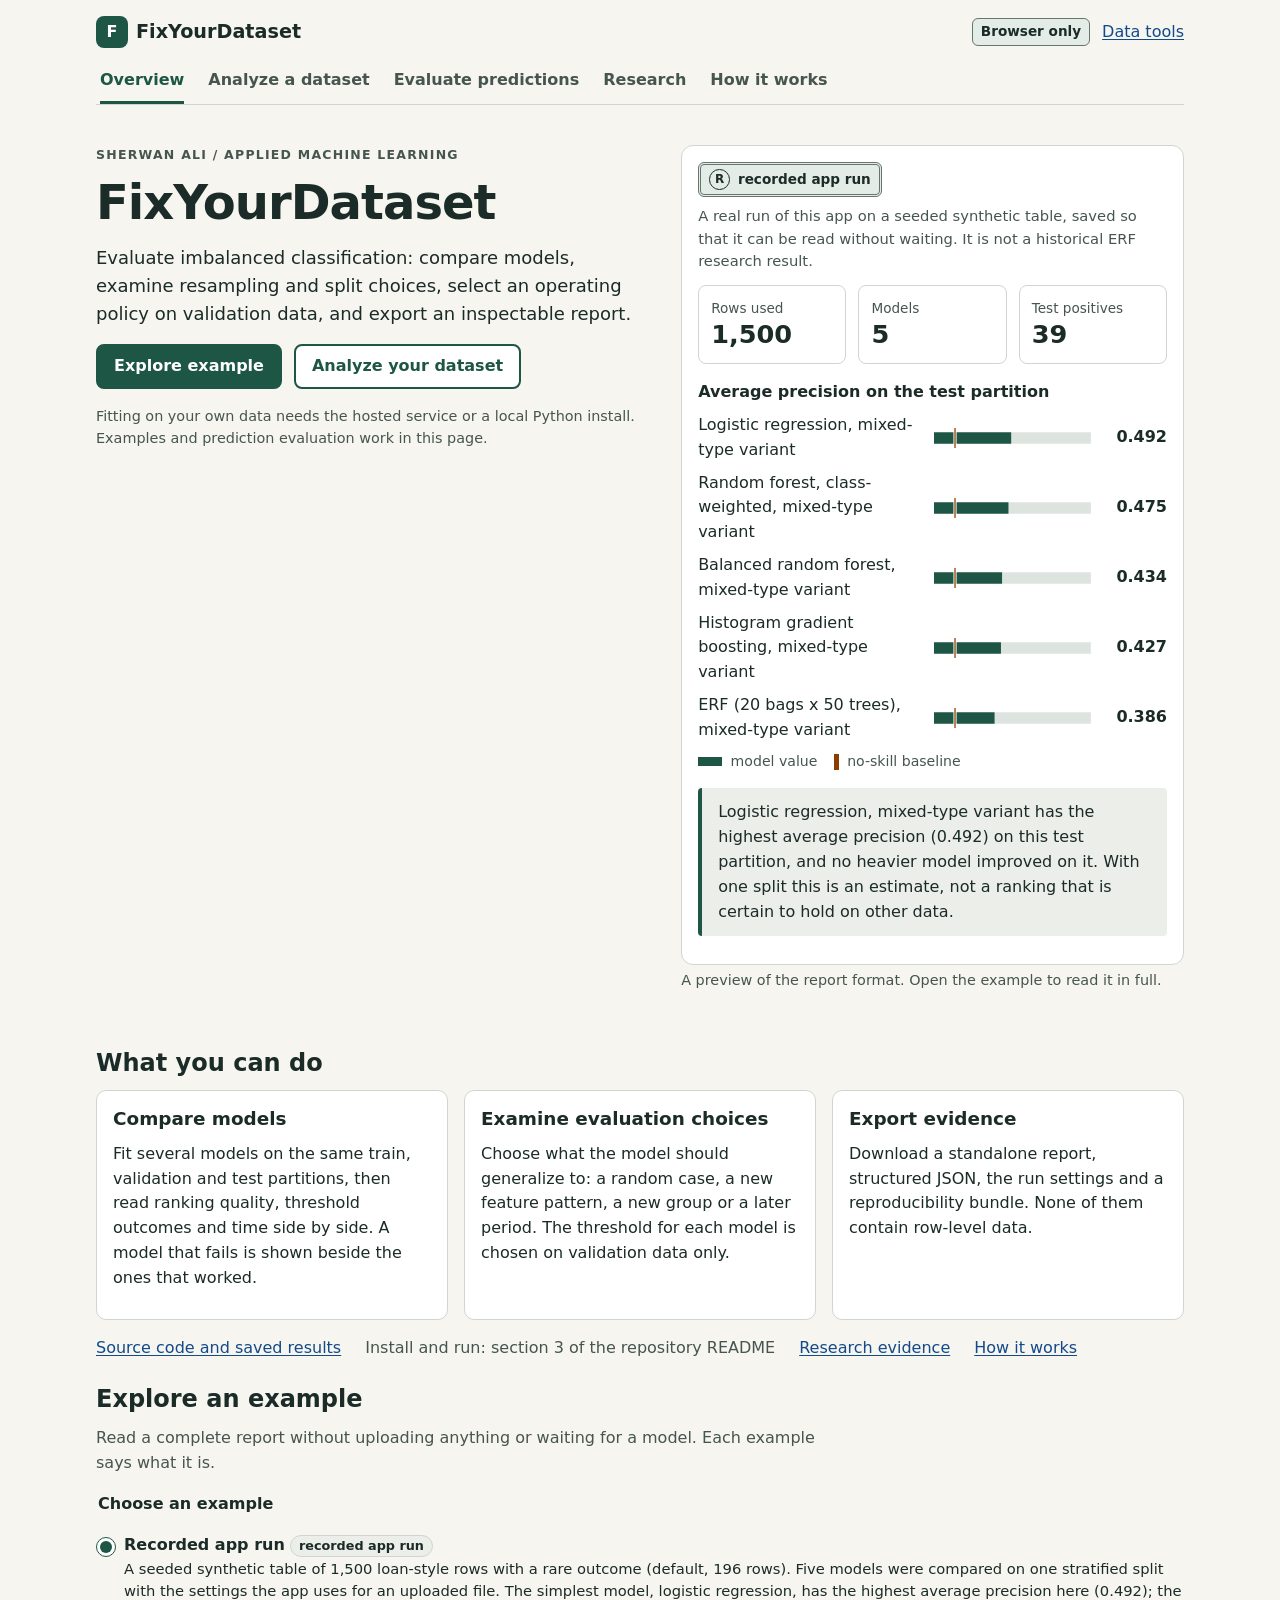
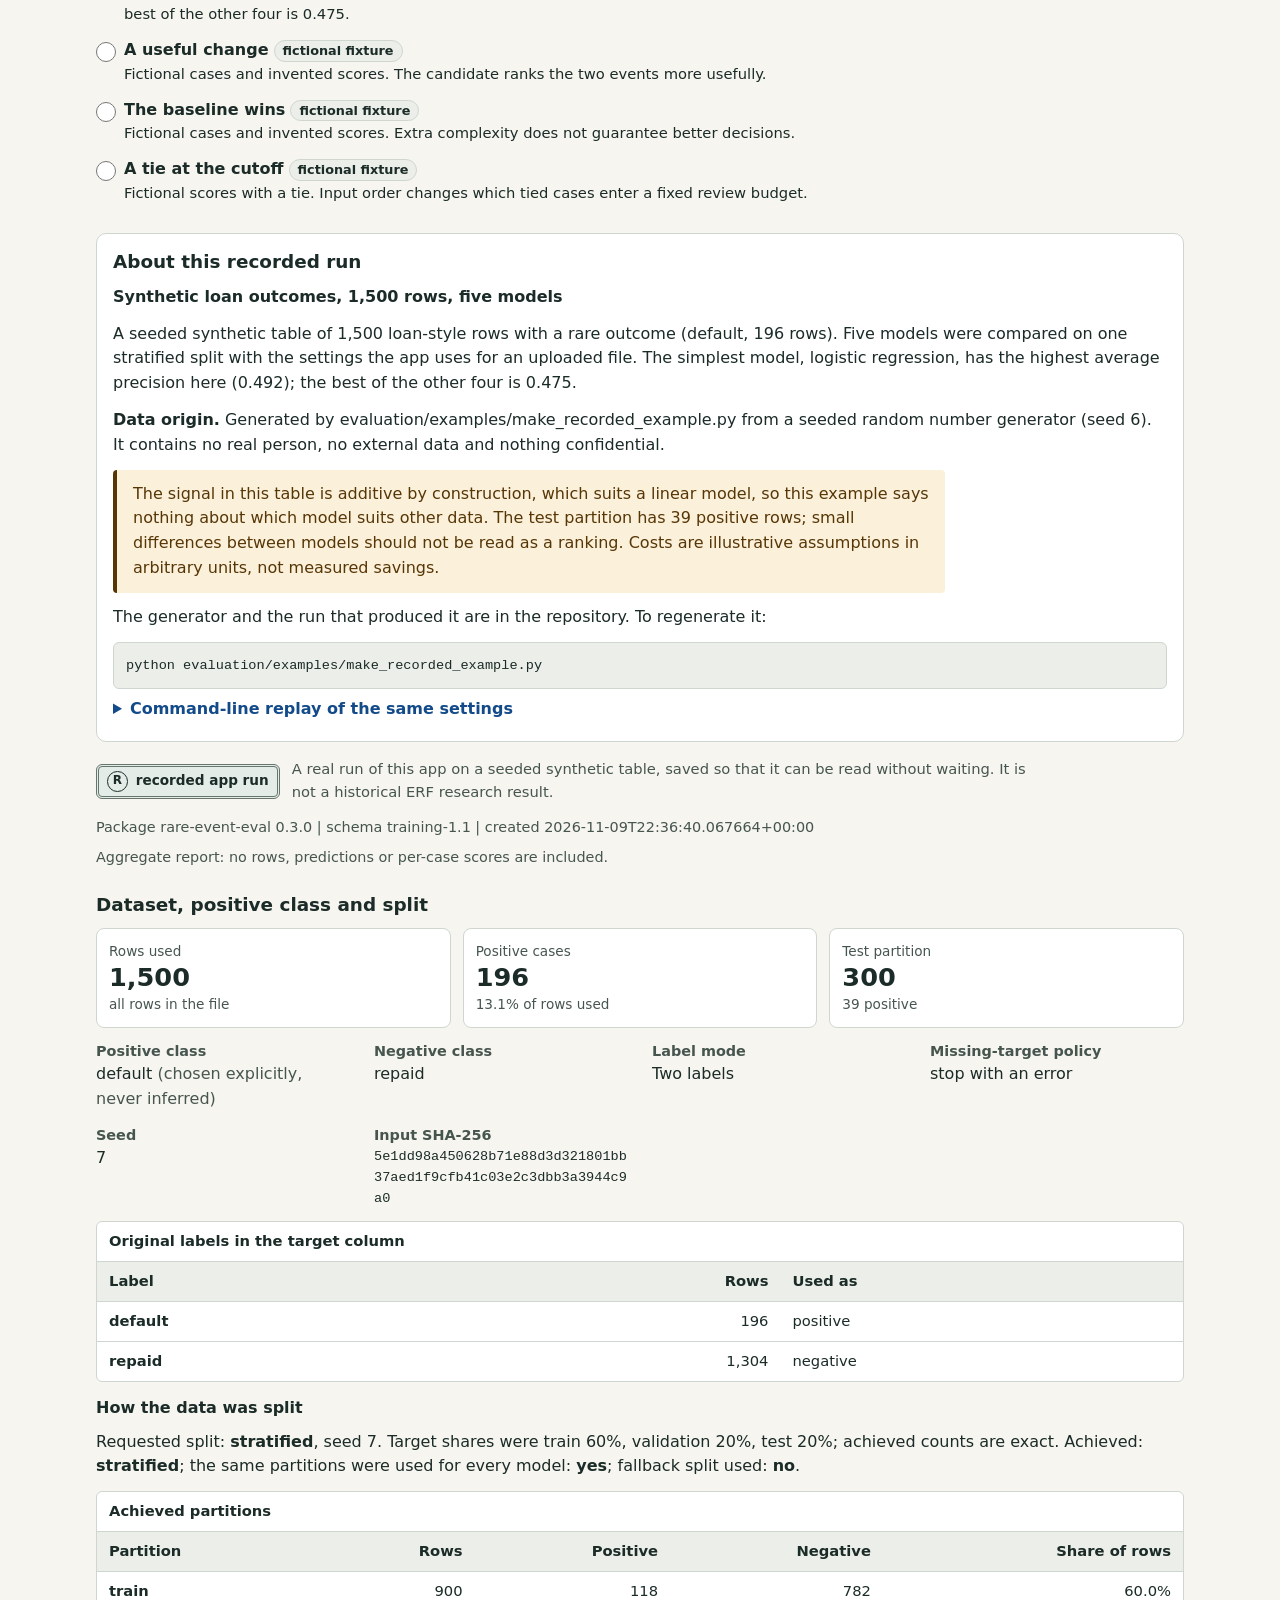
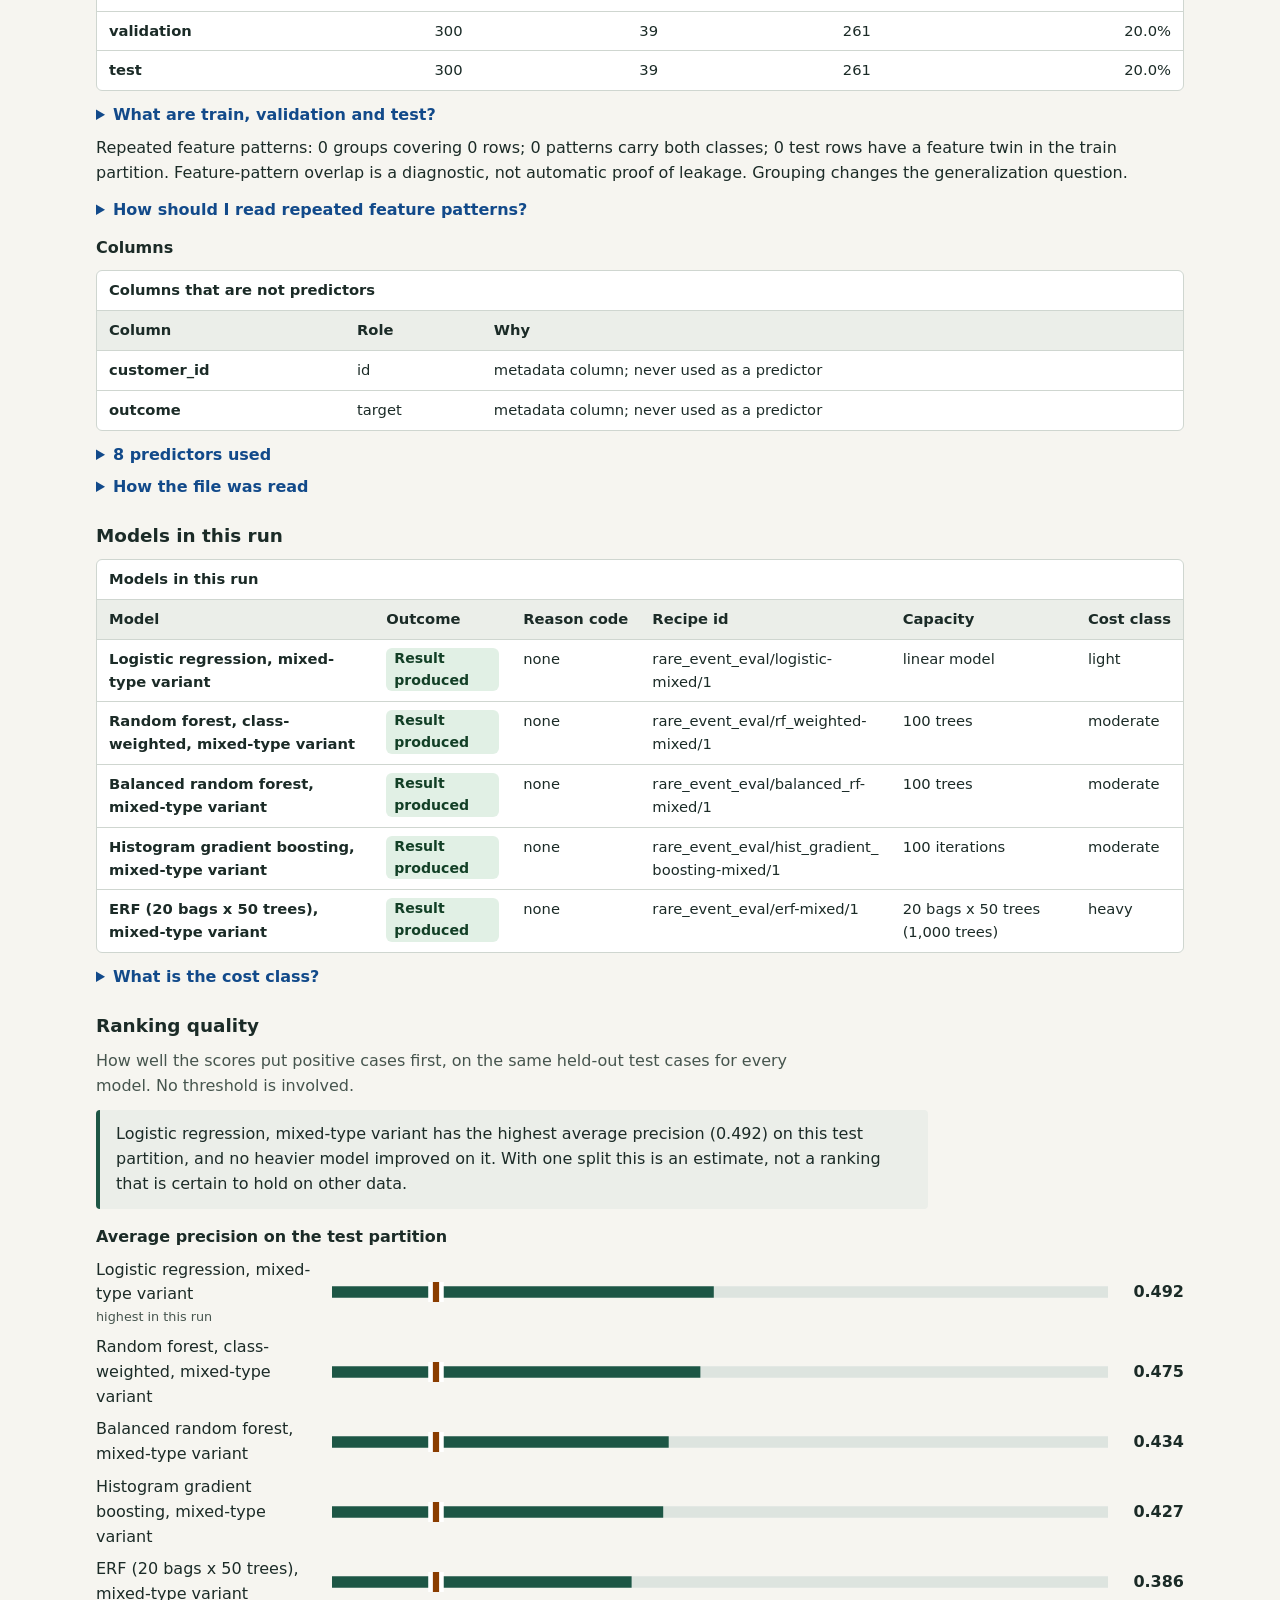
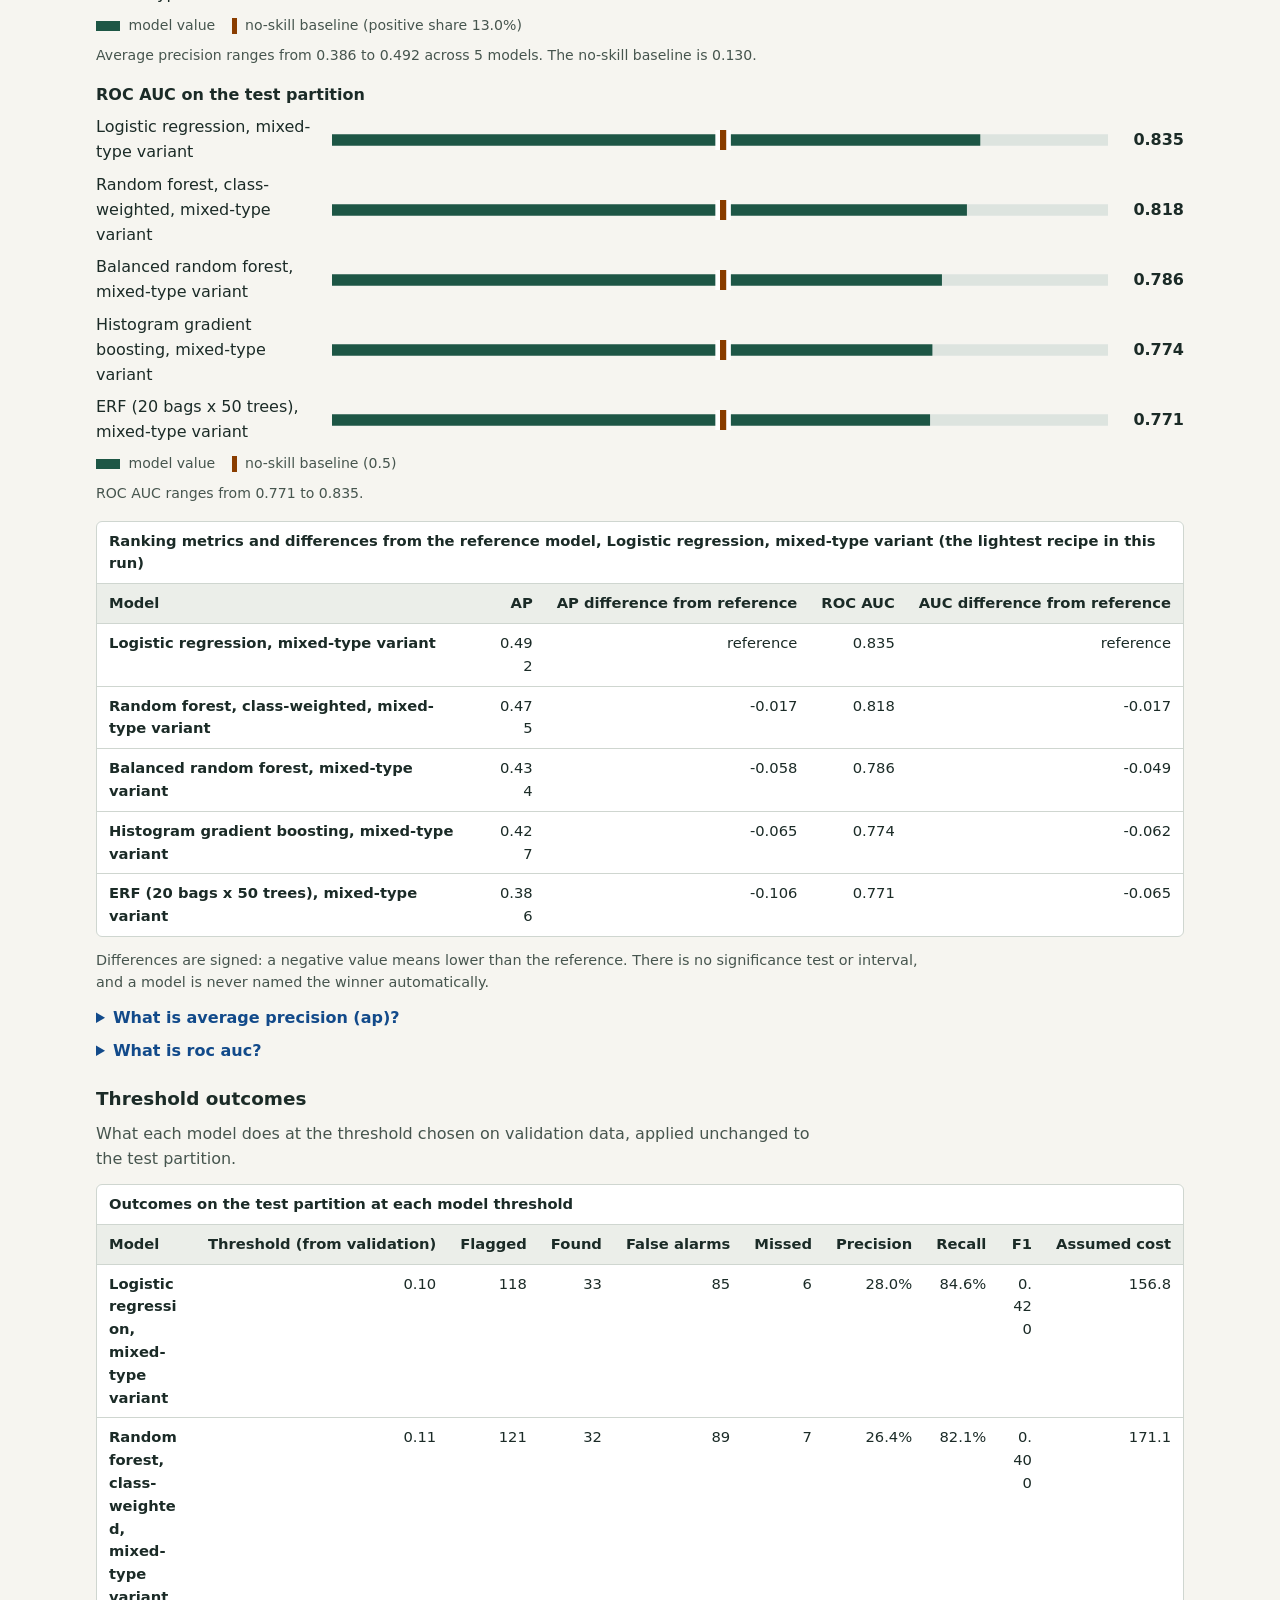
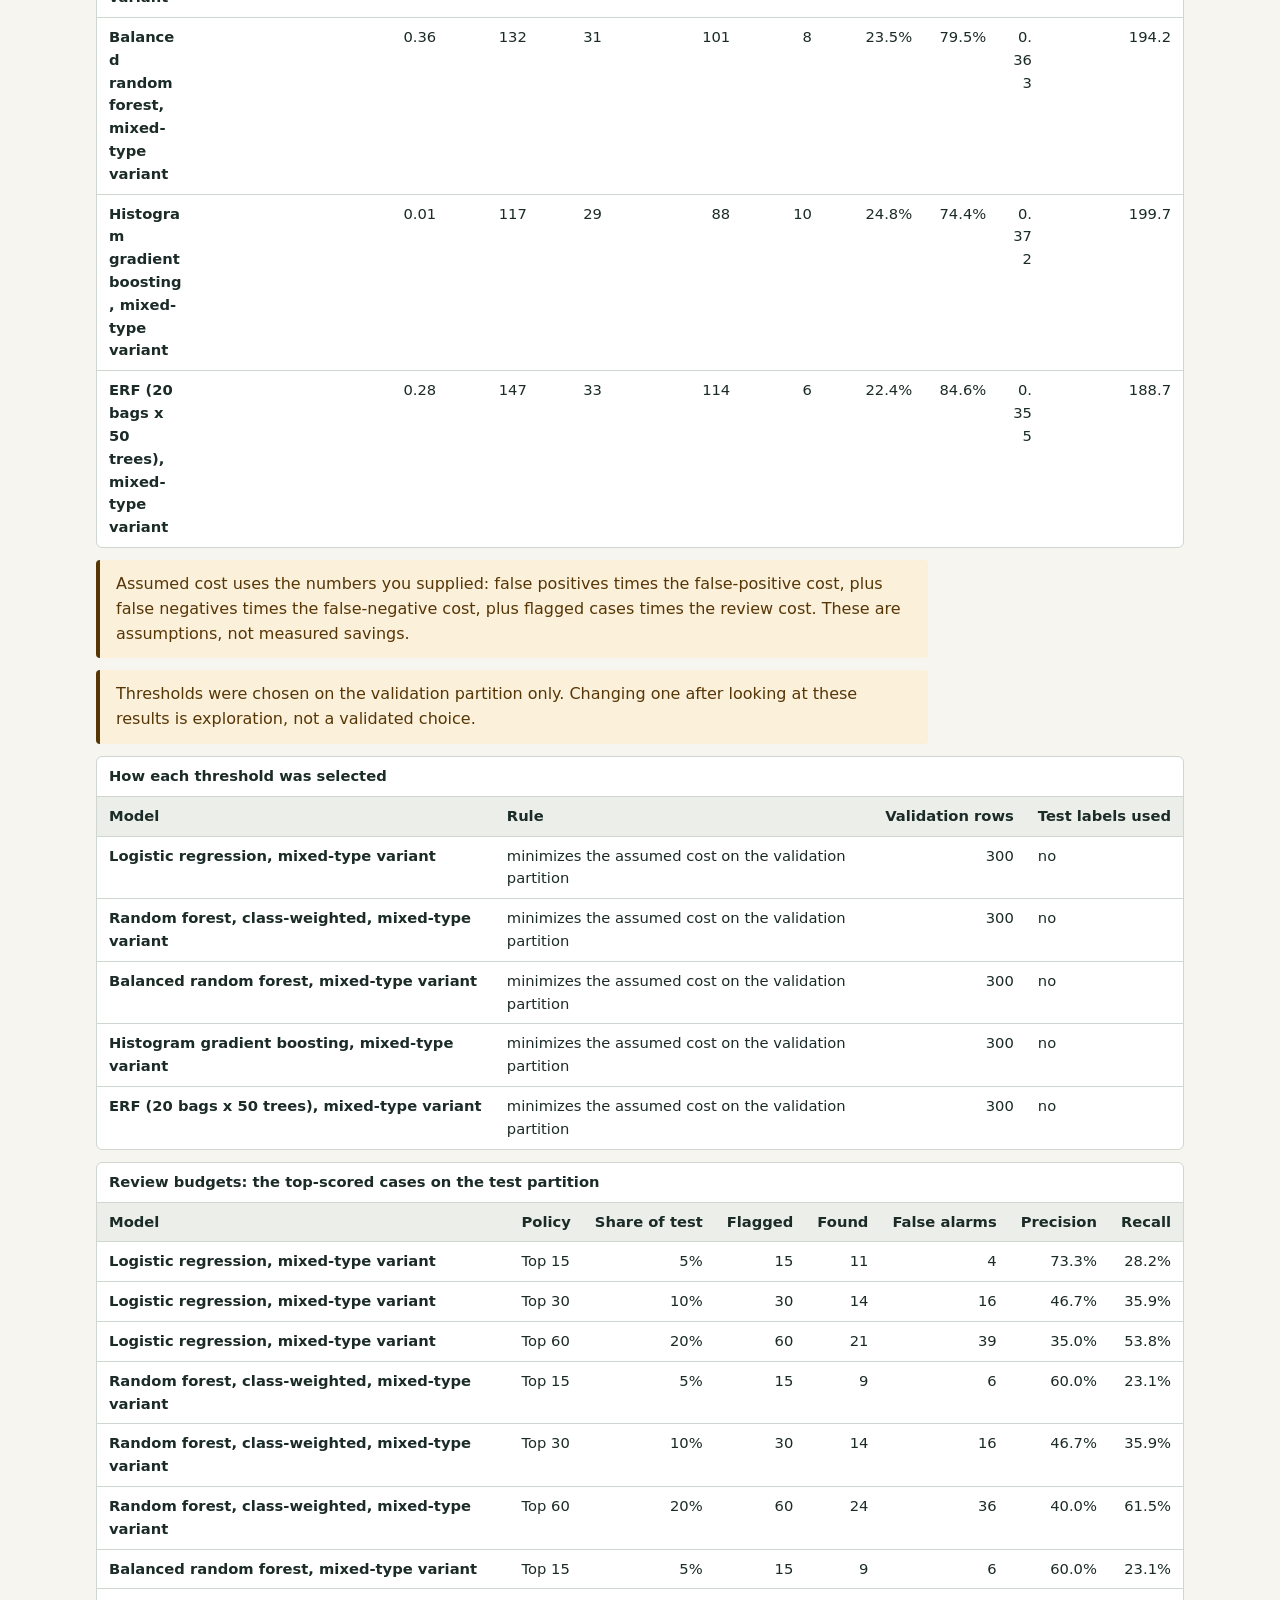
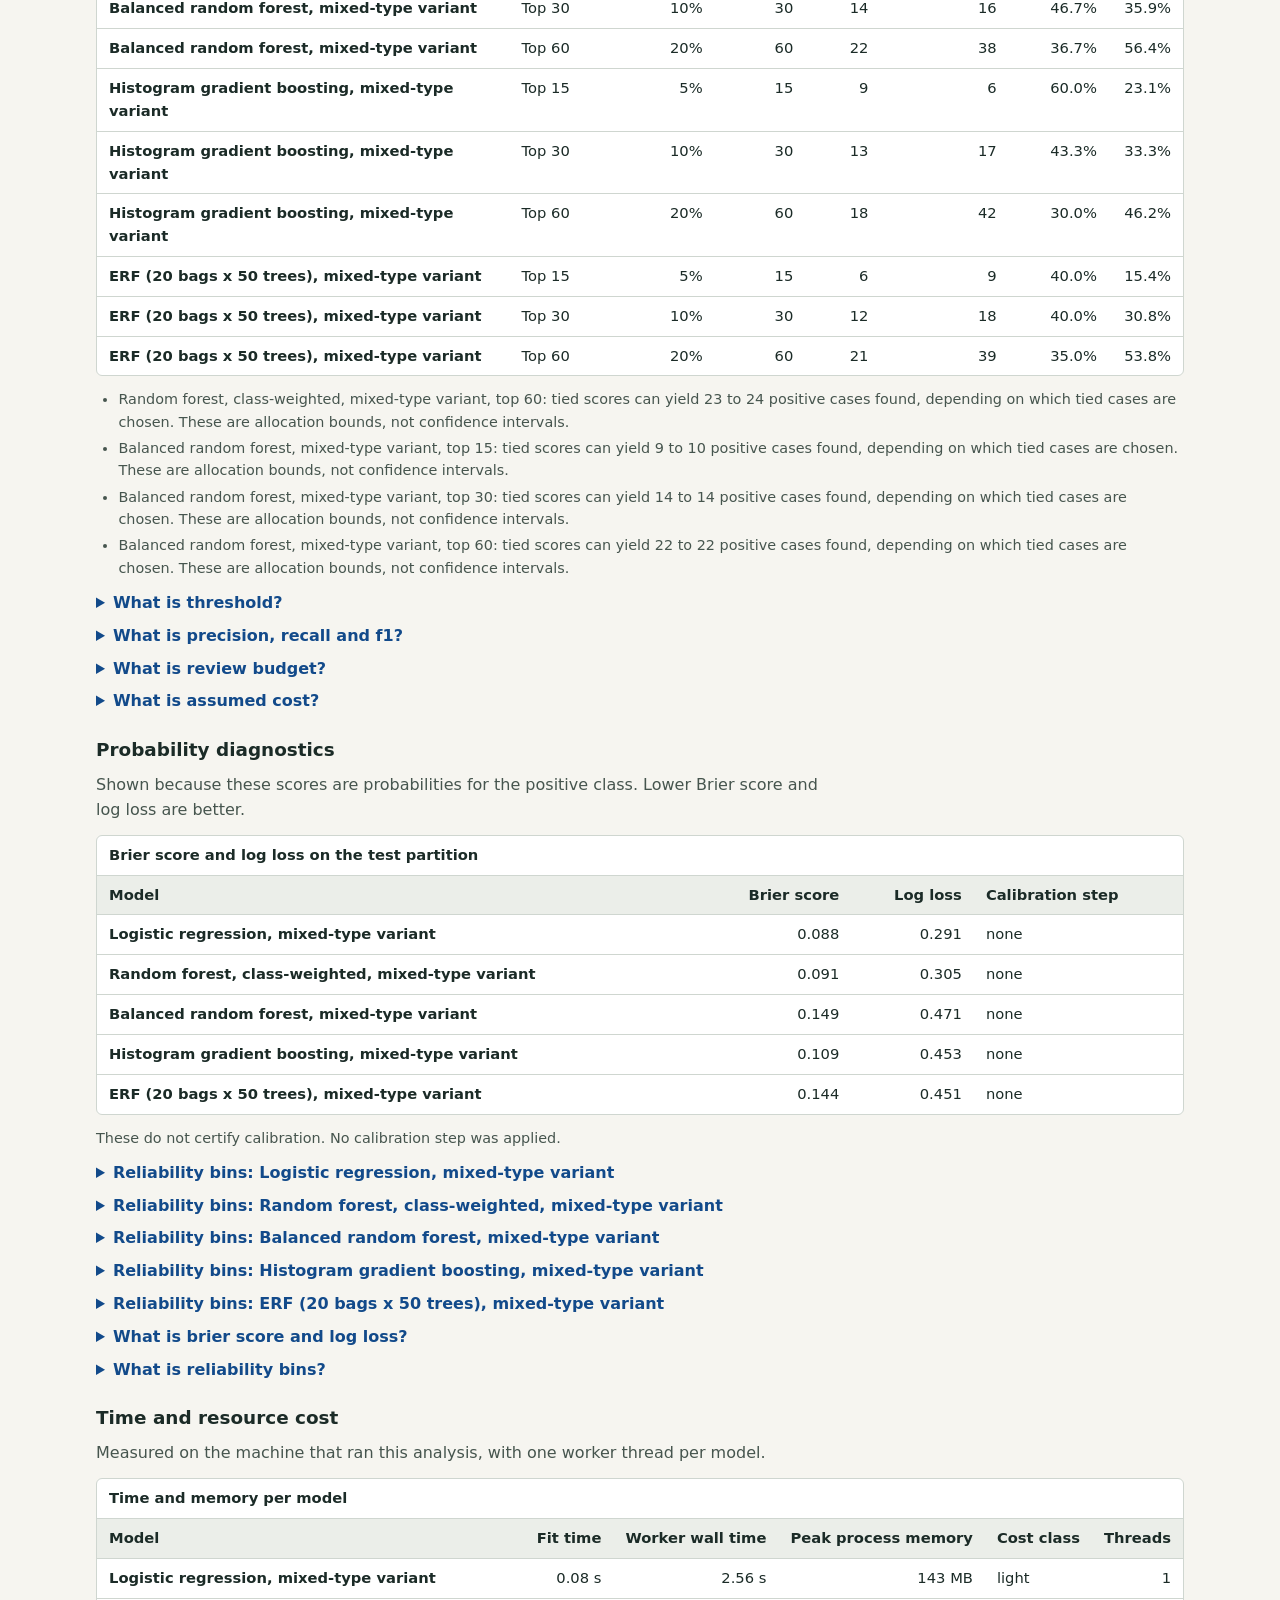
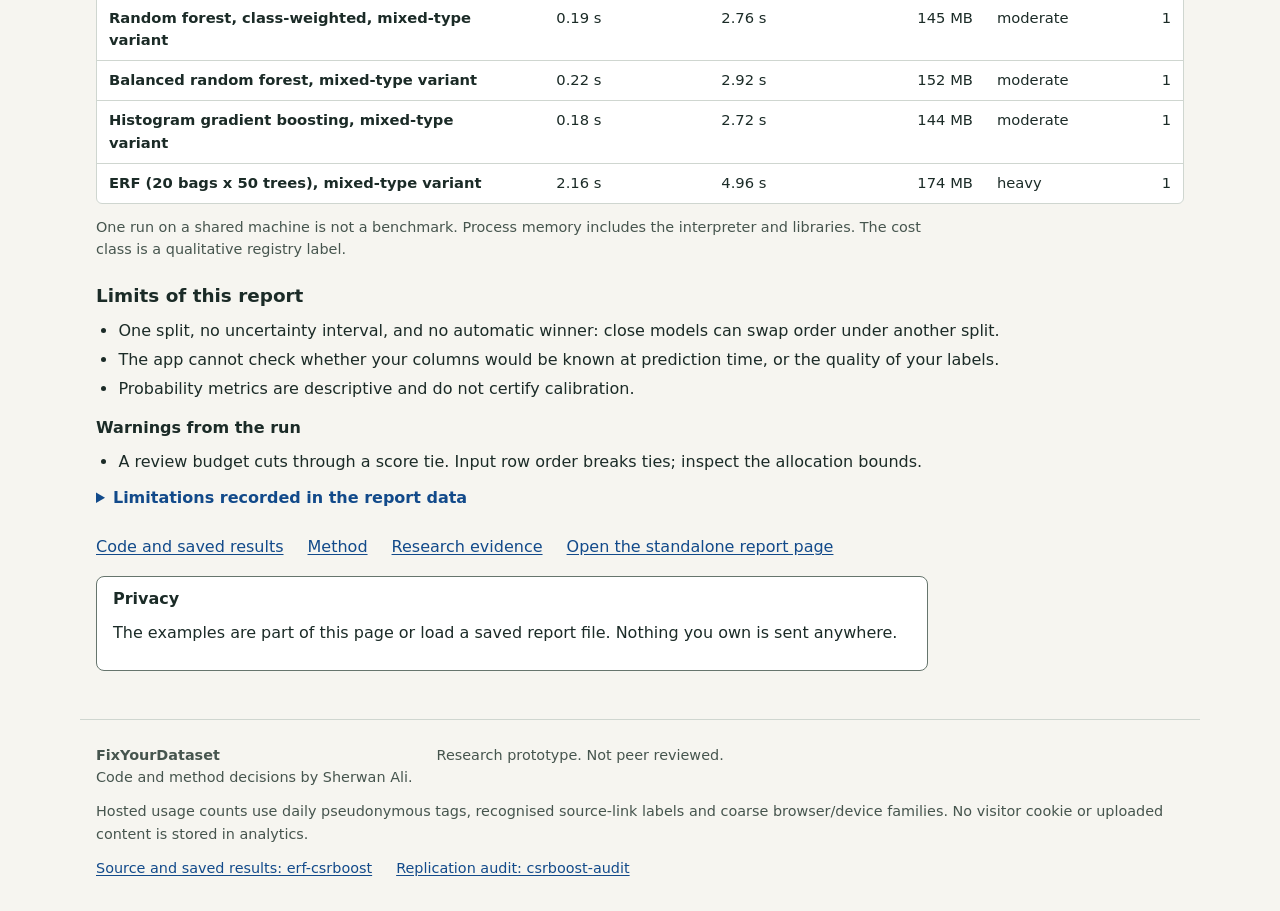
==== commit 2d26897f: "Clarify usage sources and separate owner and test traffic" ====
--- a/evaluation/src/rare_event_eval/web/index.html
+++ b/evaluation/src/rare_event_eval/web/index.html
@@ -75,6 +75,7 @@
 <footer>
   <div><strong>FixYourDataset</strong><p>Code and method decisions by Sherwan Ali.</p><p id="footer-version"></p></div>
   <p>Research prototype. Not peer reviewed.</p>
+  <p>Hosted usage counts use daily pseudonymous tags, recognised source-link labels and coarse browser/device families. No visitor cookie or uploaded content is stored in analytics.</p>
   <a href="https://github.com/SherwanAli0/erf-csrboost/tree/main/research/results/november2026_aligned_extension" rel="noreferrer">Source and saved results: erf-csrboost</a>
   <a href="https://github.com/SherwanAli0/csrboost-audit" rel="noreferrer">Replication audit: csrboost-audit</a>
 </footer>
